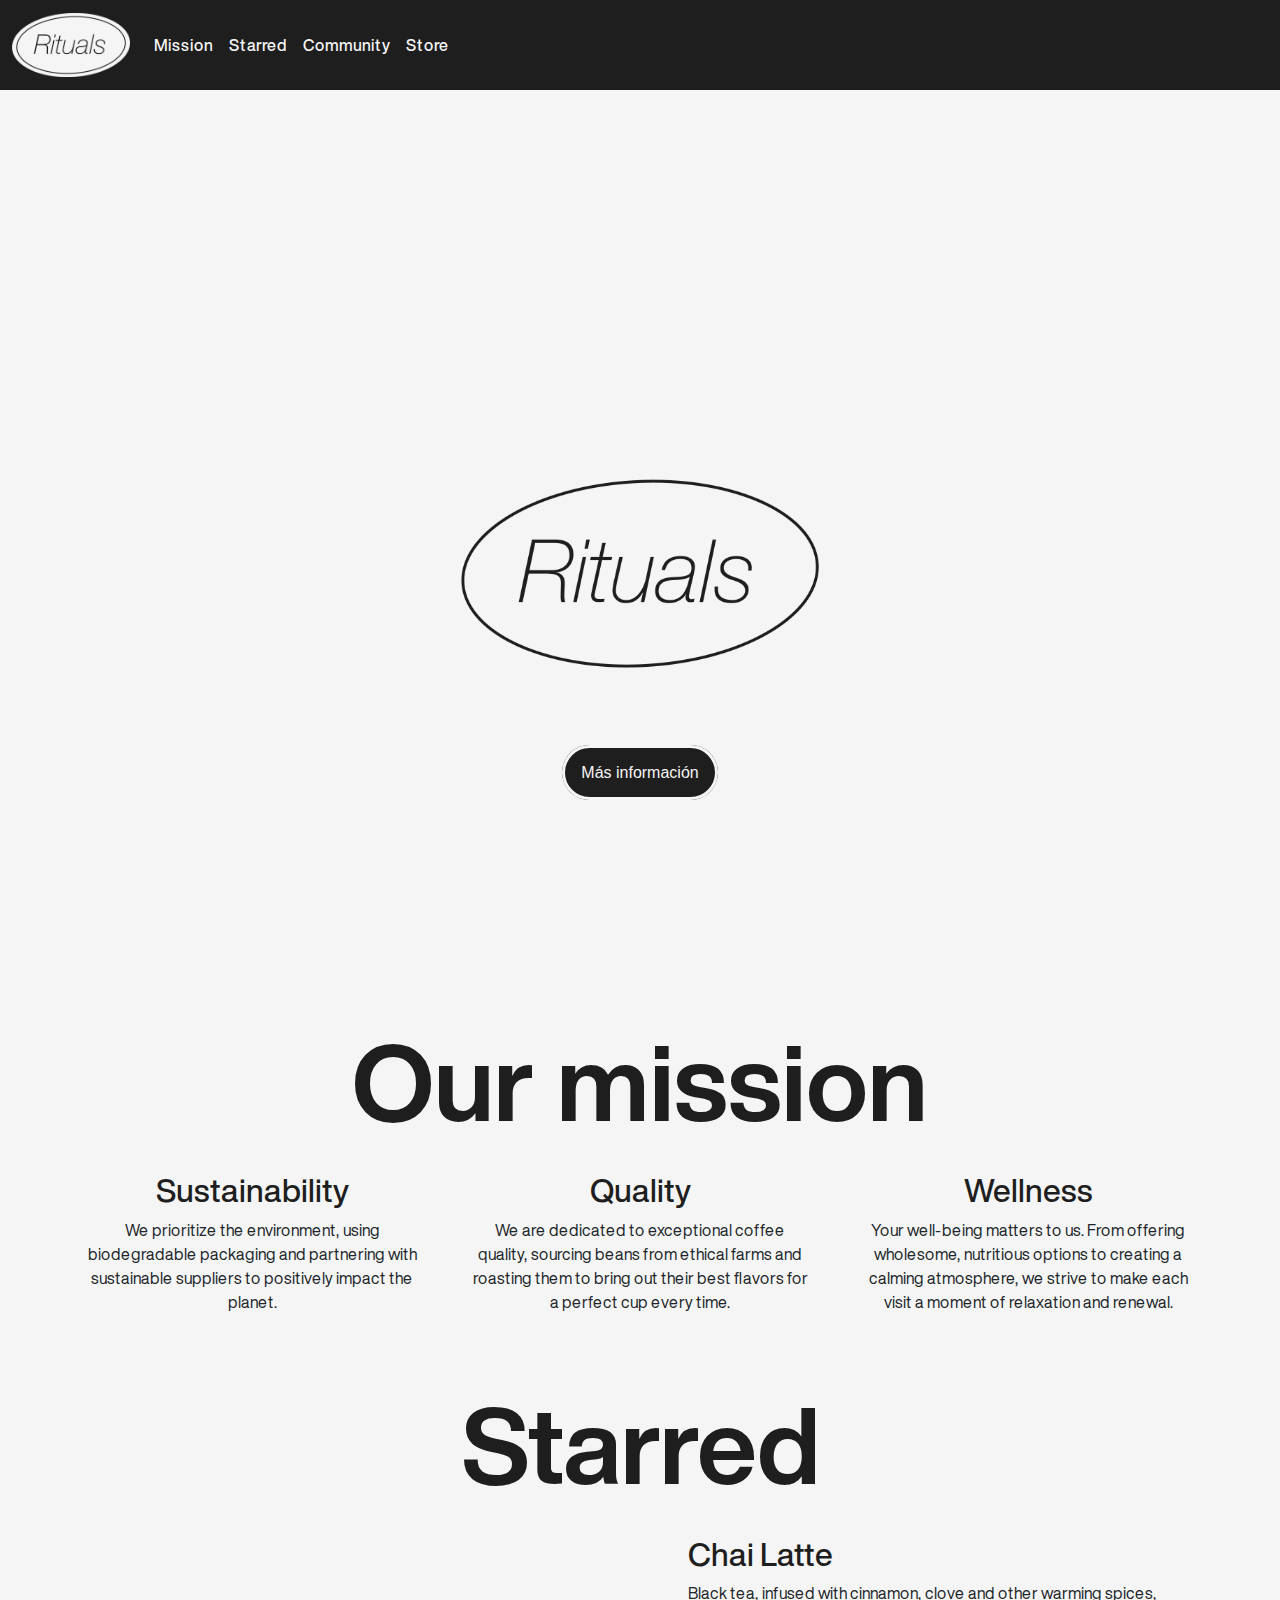
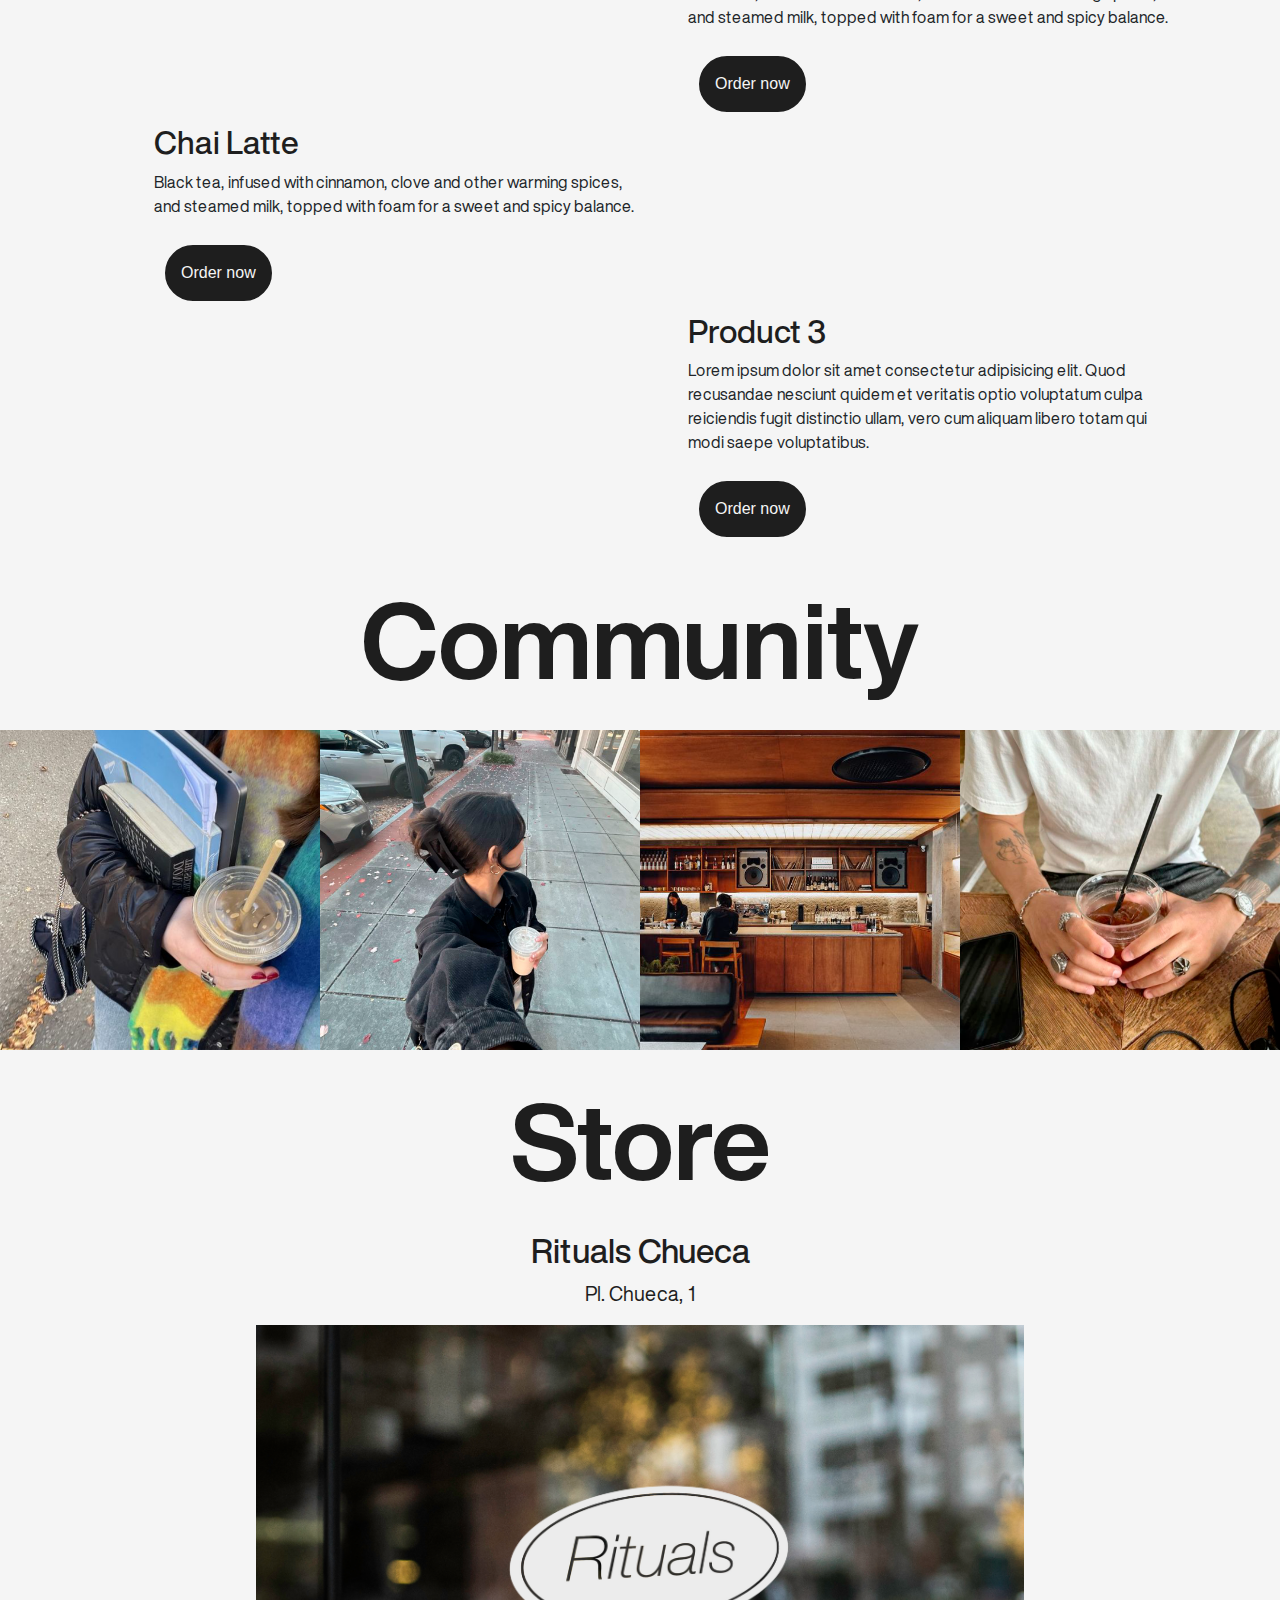
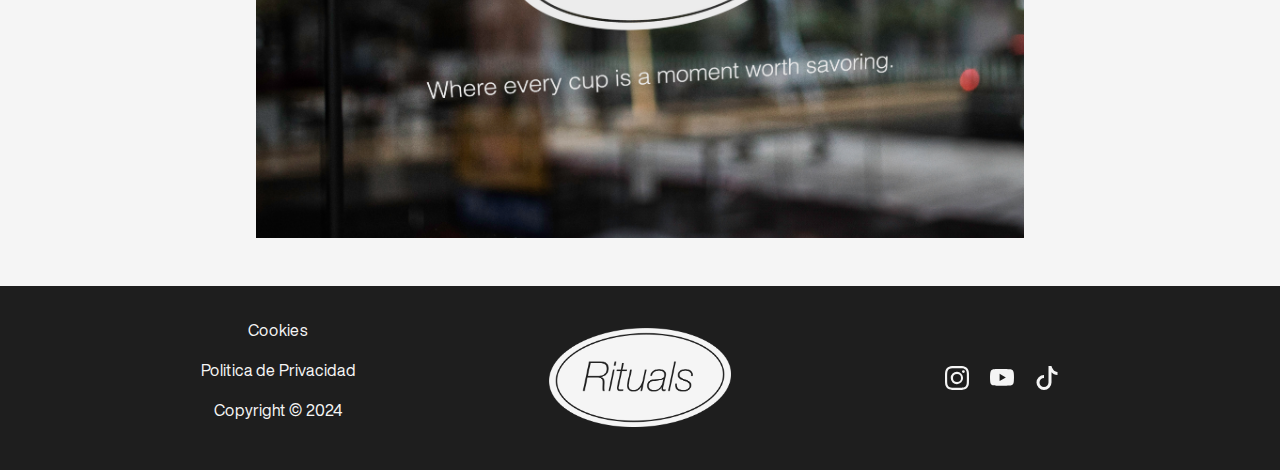
==== home/index.html @ f032cf09 "Resposive avances" ====
<!DOCTYPE html>
<html lang="en">
<head>
    <meta charset="UTF-8">
    <meta name="viewport" content="width=device-width, initial-scale=1.0">
    <title>Document</title>
    
     <!-- LINK BOOTSTRAP -->
     <link rel="stylesheet" href="https://cdn.jsdelivr.net/npm/bootstrap@5.3.3/dist/css/bootstrap.min.css" />
      <!-- LINK SLICK -->
      <link rel="stylesheet" type="text/css" href="slick/slick.css"/>
      <link rel="stylesheet" type="text/css" href="slick/slick-theme.css"/>
     <!-- LINK CSS -->
    <link rel="stylesheet" href="css/styles.css" />
    <!-- JQUERY -->
    <script src="https://cdnjs.cloudflare.com/ajax/libs/jquery/3.7.1/jquery.min.js" integrity="sha512-v2CJ7UaYy4JwqLDIrZUI/4hqeoQieOmAZNXBeQyjo21dadnwR+8ZaIJVT8EE2iyI61OV8e6M8PP2/4hpQINQ/g==" crossorigin="anonymous" referrerpolicy="no-referrer"></script>
    <!-- FAVICON ACTUALIZAR CUANDO ESTÉ EL LOGO -->
    <link href="media/img/faviconfinal.png" rel="icon" type="image/png" />

    <!-- FONTAWESOME ICONS -->
    <script src="https://kit.fontawesome.com/6a24ca476b.js" crossorigin="anonymous"></script>


</head>
<body>
    <!-- NAVBAR BOOTSTRAP -->
    <nav class="navbar navbar-expand-lg navbar-dark sticky-top" style="background-color: #1E1E1E;">
        <div class="container-fluid">
          <a class="navbar-brand" href="#">
            <img src="media/img/logoblanco.png" alt="" width="70" height="64">
          </a>
          <button class="navbar-toggler" type="button" data-bs-toggle="collapse" data-bs-target="#navbarSupportedContent" aria-controls="navbarSupportedContent" aria-expanded="false" aria-label="Toggle navigation">
            <span class="navbar-toggler-icon"></span>
          </button>
          <div class="collapse navbar-collapse" id="navbarSupportedContent">
            <ul class="navbar-nav me-auto mb-2 mb-lg-0">
              <li class="nav-item">
                <a class="nav-link" href="#mission">Mission</a>
              </li>
              <li class="nav-item">
                <a class="nav-link" href="#starred">Starred</a>
              </li>
              <li class="nav-item">
                <a class="nav-link" href="#community">Community</a>
              </li>
              <li class="nav-item">
                <a class="nav-link" href="#store">Store</a>
              </li>

            </ul>
          </div>
        </div>
      </nav>

<!--HERO SECTION-->

<header class="bg-video-header">
  <video autoplay loop muted playsinline class="bg-video">
      <source src="media/video/videoheader.mp4" type="video/mp4">
  </video>
  <div class="h-100 d-flex justify-content-center align-items-center overlay">
      <div class="text-center">
          <h1 class="welcome">WELCOME TO</h1> 
          <div class="prueba">
          <img src="media/img/logoblanco.png" alt="">
        </div>
          <p class="claim">Where every cup is a moment worth savoring.</p>
         
          <a href="#contenido" class="button">Más información</a>
      </div>
  </div>
</header>


<!--MISSION SECTION-->
<section id="mission">
<div class="container text-center">
<h1> Our mission</h1>
</div>
<div class="container text-center">
<div class="row gx-5  justify-content-between">
    <div class="col-md-4 d-flex flex-column justify-content-between">
        <h2>Sustainability</h2>
        <p>We prioritize the environment, using biodegradable packaging and partnering with sustainable suppliers to positively impact the planet.</p>
        <div class="img-mission"><img src="media/img/SUSTAINABILITY.png" alt="" ></div>
        </div>
        <div class="col-md-4 d-flex flex-column justify-content-between">
            <h2>Quality</h2>
            <p>We are dedicated to exceptional coffee quality, sourcing beans from ethical farms and roasting them to bring out their best flavors for a perfect cup every time.</p>
            <div class="img-mission"><img src="media/img/QUALITY.png" alt="" ></div>
            </div>
            <div class="col-md-4 d-flex flex-column justify-content-between">
                <h2>Wellness</h2>
                <p>Your well-being matters to us. From offering wholesome, nutritious options to creating a calming atmosphere, we strive to make each visit a moment of relaxation and renewal.</p>
                <div><img src="media/img/WELLNESS (1).png" alt="" ></div>
                </div>
            </div>
            </div>
</section>


<!--STARRED SECTION-->

<section id="starred">
  <div>
    <div class="container text-center">
    <h1>Starred</h1>
  </div>
 <div class="container px-0">
    <div class="row d-flex align-items-center text-left">
    <div class="col-6 p-0">
      <img src="media/img/granel.png" alt="" >
    </div>
    <div class="col-6 px-5 mx-0">
      <h2>Chai Latte</h2>
      <p>Black tea, infused with cinnamon, clove and other warming spices, and steamed milk, topped with foam for a sweet and spicy balance.</p>
      <button class="button" >Order now</button>
    </div>
    </div>

    <div class="row d-flex align-items-center text-left ps-5">
      
      
      <div class="col-6 ps-5">
        <h2>Chai Latte</h2>
        <p>Black tea, infused with cinnamon, clove and other warming spices, and steamed milk, topped with foam for a sweet and spicy balance.</p>
        <button class="button" >Order now</button>
      </div>
      
      <div class="col-6 p-0">
        <img src="media/img/granel.png" alt="" >
      </div> 
      </div>
   

      <div class="row d-flex align-items-center text-left">
        <div class="col-6 p-0">
          <img src="media/img/granel.png" alt="" >
        </div>
        <div class="col-6 px-5">
          <h2>Product 3 </h2>
          <p>Lorem ipsum dolor sit amet consectetur adipisicing elit. Quod recusandae nesciunt quidem et veritatis optio voluptatum culpa reiciendis fugit distinctio ullam, vero cum aliquam libero totam qui modi saepe voluptatibus.</p>
          <button class="button" >Order now</button>
        </div>
        </div>
  </div>
  </div>
</div>
</section>

<!--COMMUNITY SECTION-->
<section id="community">
  <div class="container text-center">
  <h1>Community</h1>
  </div>
 
    <div class="responsive">
      <div> <img src="media/img/community1.png" alt="" ></div>
      <div> <img src="media/img/community2.png" alt="" ></div>
      <div> <img src="media/img/community3.png" alt="" ></div>
      <div> <img src="media/img/community4.png" alt="" ></div>
      <div> <img src="media/img/community5.png" alt="" ></div>
      <div> <img src="media/img/community6.png" alt="" ></div>
      </div>
  
    </section>
<!--STORES SECTION-->
<section id="store">
  <div class="container text-center">
    <h1>Store</h1>
  </div>
  <div class="text-center">
    <h3>Rituals Chueca</h3>
    <a href="https://maps.app.goo.gl/Xm6cVWhEeR7dNqEUA"><p>Pl. Chueca, 1</p></a>
  </div>
  <div class="fotocafeteria mb-5" > <img src="media/img/mockup cafeteria ritual.jpg" alt="" ></div>
</section>

<!--FOOTER SECTION-->
<footer>
  <div class=".container-fluid">
    <div class="row d-flex align-items-center text-center">
      <div class="col">
        <p>Cookies</p>
        <p>Politica de Privacidad</p>
        <p>Copyright © 2024</p>
      </div>
    
      <div class="col-2">
        <a href="#"> <img src="media/img/logoblanco.png" alt=""> </a>
      </div>

      <div class="col">
        <svg xmlns="http://www.w3.org/2000/svg" width="24" height="24" fill="currentColor" class="bi bi-instagram mx-2" viewBox="0 0 16 16">
          <path d="M8 0C5.829 0 5.556.01 4.703.048 3.85.088 3.269.222 2.76.42a3.9 3.9 0 0 0-1.417.923A3.9 3.9 0 0 0 .42 2.76C.222 3.268.087 3.85.048 4.7.01 5.555 0 5.827 0 8.001c0 2.172.01 2.444.048 3.297.04.852.174 1.433.372 1.942.205.526.478.972.923 1.417.444.445.89.719 1.416.923.51.198 1.09.333 1.942.372C5.555 15.99 5.827 16 8 16s2.444-.01 3.298-.048c.851-.04 1.434-.174 1.943-.372a3.9 3.9 0 0 0 1.416-.923c.445-.445.718-.891.923-1.417.197-.509.332-1.09.372-1.942C15.99 10.445 16 10.173 16 8s-.01-2.445-.048-3.299c-.04-.851-.175-1.433-.372-1.941a3.9 3.9 0 0 0-.923-1.417A3.9 3.9 0 0 0 13.24.42c-.51-.198-1.092-.333-1.943-.372C10.443.01 10.172 0 7.998 0zm-.717 1.442h.718c2.136 0 2.389.007 3.232.046.78.035 1.204.166 1.486.275.373.145.64.319.92.599s.453.546.598.92c.11.281.24.705.275 1.485.039.843.047 1.096.047 3.231s-.008 2.389-.047 3.232c-.035.78-.166 1.203-.275 1.485a2.5 2.5 0 0 1-.599.919c-.28.28-.546.453-.92.598-.28.11-.704.24-1.485.276-.843.038-1.096.047-3.232.047s-2.39-.009-3.233-.047c-.78-.036-1.203-.166-1.485-.276a2.5 2.5 0 0 1-.92-.598 2.5 2.5 0 0 1-.6-.92c-.109-.281-.24-.705-.275-1.485-.038-.843-.046-1.096-.046-3.233s.008-2.388.046-3.231c.036-.78.166-1.204.276-1.486.145-.373.319-.64.599-.92s.546-.453.92-.598c.282-.11.705-.24 1.485-.276.738-.034 1.024-.044 2.515-.045zm4.988 1.328a.96.96 0 1 0 0 1.92.96.96 0 0 0 0-1.92m-4.27 1.122a4.109 4.109 0 1 0 0 8.217 4.109 4.109 0 0 0 0-8.217m0 1.441a2.667 2.667 0 1 1 0 5.334 2.667 2.667 0 0 1 0-5.334"/>
        </svg>
        <svg xmlns="http://www.w3.org/2000/svg" width="24" height="24" fill="currentColor" class="bi bi-youtube mx-2" viewBox="0 0 16 16">
          <path d="M8.051 1.999h.089c.822.003 4.987.033 6.11.335a2.01 2.01 0 0 1 1.415 1.42c.101.38.172.883.22 1.402l.01.104.022.26.008.104c.065.914.073 1.77.074 1.957v.075c-.001.194-.01 1.108-.082 2.06l-.008.105-.009.104c-.05.572-.124 1.14-.235 1.558a2.01 2.01 0 0 1-1.415 1.42c-1.16.312-5.569.334-6.18.335h-.142c-.309 0-1.587-.006-2.927-.052l-.17-.006-.087-.004-.171-.007-.171-.007c-1.11-.049-2.167-.128-2.654-.26a2.01 2.01 0 0 1-1.415-1.419c-.111-.417-.185-.986-.235-1.558L.09 9.82l-.008-.104A31 31 0 0 1 0 7.68v-.123c.002-.215.01-.958.064-1.778l.007-.103.003-.052.008-.104.022-.26.01-.104c.048-.519.119-1.023.22-1.402a2.01 2.01 0 0 1 1.415-1.42c.487-.13 1.544-.21 2.654-.26l.17-.007.172-.006.086-.003.171-.007A100 100 0 0 1 7.858 2zM6.4 5.209v4.818l4.157-2.408z"/>
        </svg>
        <svg xmlns="http://www.w3.org/2000/svg" width="24" height="24" fill="currentColor" class="bi bi-tiktok mx-2" viewBox="0 0 16 16">
          <path d="M9 0h1.98c.144.715.54 1.617 1.235 2.512C12.895 3.389 13.797 4 15 4v2c-1.753 0-3.07-.814-4-1.829V11a5 5 0 1 1-5-5v2a3 3 0 1 0 3 3z"/>
        </svg>
      </div>
</div>
</div>
</footer>


 <!-- JAVASCRIPT BOOTSTRAP -->
 <script src="https://cdn.jsdelivr.net/npm/bootstrap@5.3.3/dist/js/bootstrap.bundle.min.js" integrity="sha384-YvpcrYf0tY3lHB60NNkmXc5s9fDVZLESaAA55NDzOxhy9GkcIdslK1eN7N6jIeHz" crossorigin="anonymous"></script>

 <!-- SLICK -->
 <script type="text/javascript" src="//code.jquery.com/jquery-1.11.0.min.js"></script>
 <script type="text/javascript" src="//code.jquery.com/jquery-migrate-1.2.1.min.js"></script>
 <script type="text/javascript" src="slick/slick.min.js"></script>
                 
 <!-- JAVASCRIPT -->
  <script src="js/script.js"></script>
</body>
</html>
---- home/css/styles.css ----
* {
    margin: 0;
    padding: 0;
    box-sizing: border-box;
    scroll-behavior: smooth;
}

@font-face {
    font-family:'Helvetica Bold';
    src: url(fonts/HelveticaNow/HelveticaNowDisplay-Bold.woff2);
}

@font-face {
    font-family:'Helvetica Medium';
    src: url(fonts/HelveticaNow/HelveticaNowDisplay-Medium.woff);
}

@font-face {
    font-family:'Helvetica Regular';
    src: url(fonts/HelveticaNow/HelveticaNowDisplay-Regular.woff);
}

@font-face {
    font-family:'Helvetica Light';
    src: url(fonts/HelveticaNow/HelveticaNowDisplay-Light.woff);
}

:root {
    /* COLORES PRIMARIOS */
    --color1: #f5f5f5;
    --color2: #1E1E1E;
    --color3: #c6c6c6;
    /* TIPOGRAFÍAS */
    --tipoTitulos: 'Helvetica Bold', sans-serif;
    --tipoSubtitulos: 'Helvetica Medium', sans-serif;
    --tipoGeneral: 'Helvetica Regular', sans-serif;
    --tipoLight: 'Helvetica Light', sans-serif;
  }

body {
    background-color: var(--color1);
    overflow-x: hidden;
}

 img{
    width: 100%;
    vertical-align: middle;
 }

.prueba {
    display: flex;
    align-content: center;
    justify-content: center;
}

.prueba img {
    width: 35%;
}

/* PERSONALIZACIÓN BOTON PRIMARIO BOOTSTRAP */
  .btn-primary {
    color: var(--color1);
    background-color: var(--color2);
    border-color: var(--color2);
  }

  .btn-primary:hover {
    color: var(--color2);
    background-color: var(--color1);
    border-color: var(--color1);
  }

  .btn-primary:active {
    color:white;
    background-color: #CD5C5C;
    border-color: #CD5C5C;
  }

  

  
/* PERSONALIZACION MENU */
.nav-link {
    color: var(--color1);
    font-family: var(--tipoSubtitulos);
}

/* PERSONALIZACION HERO */
.welcome {
    font-size: 75pt;
    color: var(--color1);
    font-family: var(--tipoTitulos);
}

/* PERSONALIZACIÓN BOTONES + HOVER */
#mission i {
    color: var(--color2);
    font-size: 40pt;
    margin-top: 10pt;
}

#mission i:hover {
    color: var(--color1);
    font-size: 40pt;
}

.claim {
    color: var(--color1);
    font-family: var(--tipoLight);
    font-size: 20pt;
    padding-top: 1em;
}

p {
    font-family: var(--tipoGeneral);
}

h1 {
    font-family: var(--tipoTitulos);
    font-size: 40pt;
    color: var(--color2);
    margin: 20pt;
    font-size: 80pt;
}

h2 {
    font-family: var(--tipoSubtitulos);
    color: var(--color2);
}

h3{
    font-family: var(--tipoSubtitulos);
    color: var(--color2);
    font-size: 25pt;
}

#store a {
    color: var(--color2);
    text-decoration: none;
    font-size: 15pt;
}

#store a:hover {
    color: var(--color3);
}


.bg-video-header {
    position: relative;
    width: 100vw;
    height: 100vh;
    overflow: hidden;
}

.bg-video {
    position: absolute;
    top: 50%;
    left: 50%;
    width: 100%;
    height: 100%;
    object-fit: cover;
    transform: translate(-50%, -50%);
    z-index: 1;
    filter: brightness(0.7);
}

.overlay {
    position: absolute;
    top: 0;
    left: 0;
    width: 100%;
    height: 100%;
    z-index: 2;
}

#store>.fotocafeteria{
    display: flex;
    justify-content: center;
}
#store>.fotocafeteria> img{
width: 60vw;
height: auto;
}

.button{
    border: solid var(--color2);
    border-radius: 3em;
    font-family: 'Syne', sans-serif;
    padding: 1em;
    width: fit-content;
    margin: 2em;
    margin: 0.5em;
    color:var(--color1);
    background-color: var(--color2);
    border: solid var(--color1);
    text-decoration: none;
}

.button:hover{
    background-color: var(--color1);
    border: solid var(--color2);
    color: var(--color2);
    transition: 0.3s;
}

/* FOOTER */
footer {
    background-color: var(--color2);
    color: var(--color1);
    padding: 2em;
}

/* hover footer */
body svg:hover {
    color: var(--color3) ;
}

footer p:hover {
    color: var(--color3);
}


@media screen and (max-width: 980px) { 

    h1 {
        font-size: 60pt;
    }
}


@media screen and (max-width: 780px) { 

    .welcome {
        font-size: 60pt;
    }
}


@media screen and (max-width: 650px) { 

    .welcome {
        font-size: 55pt;
    }
}
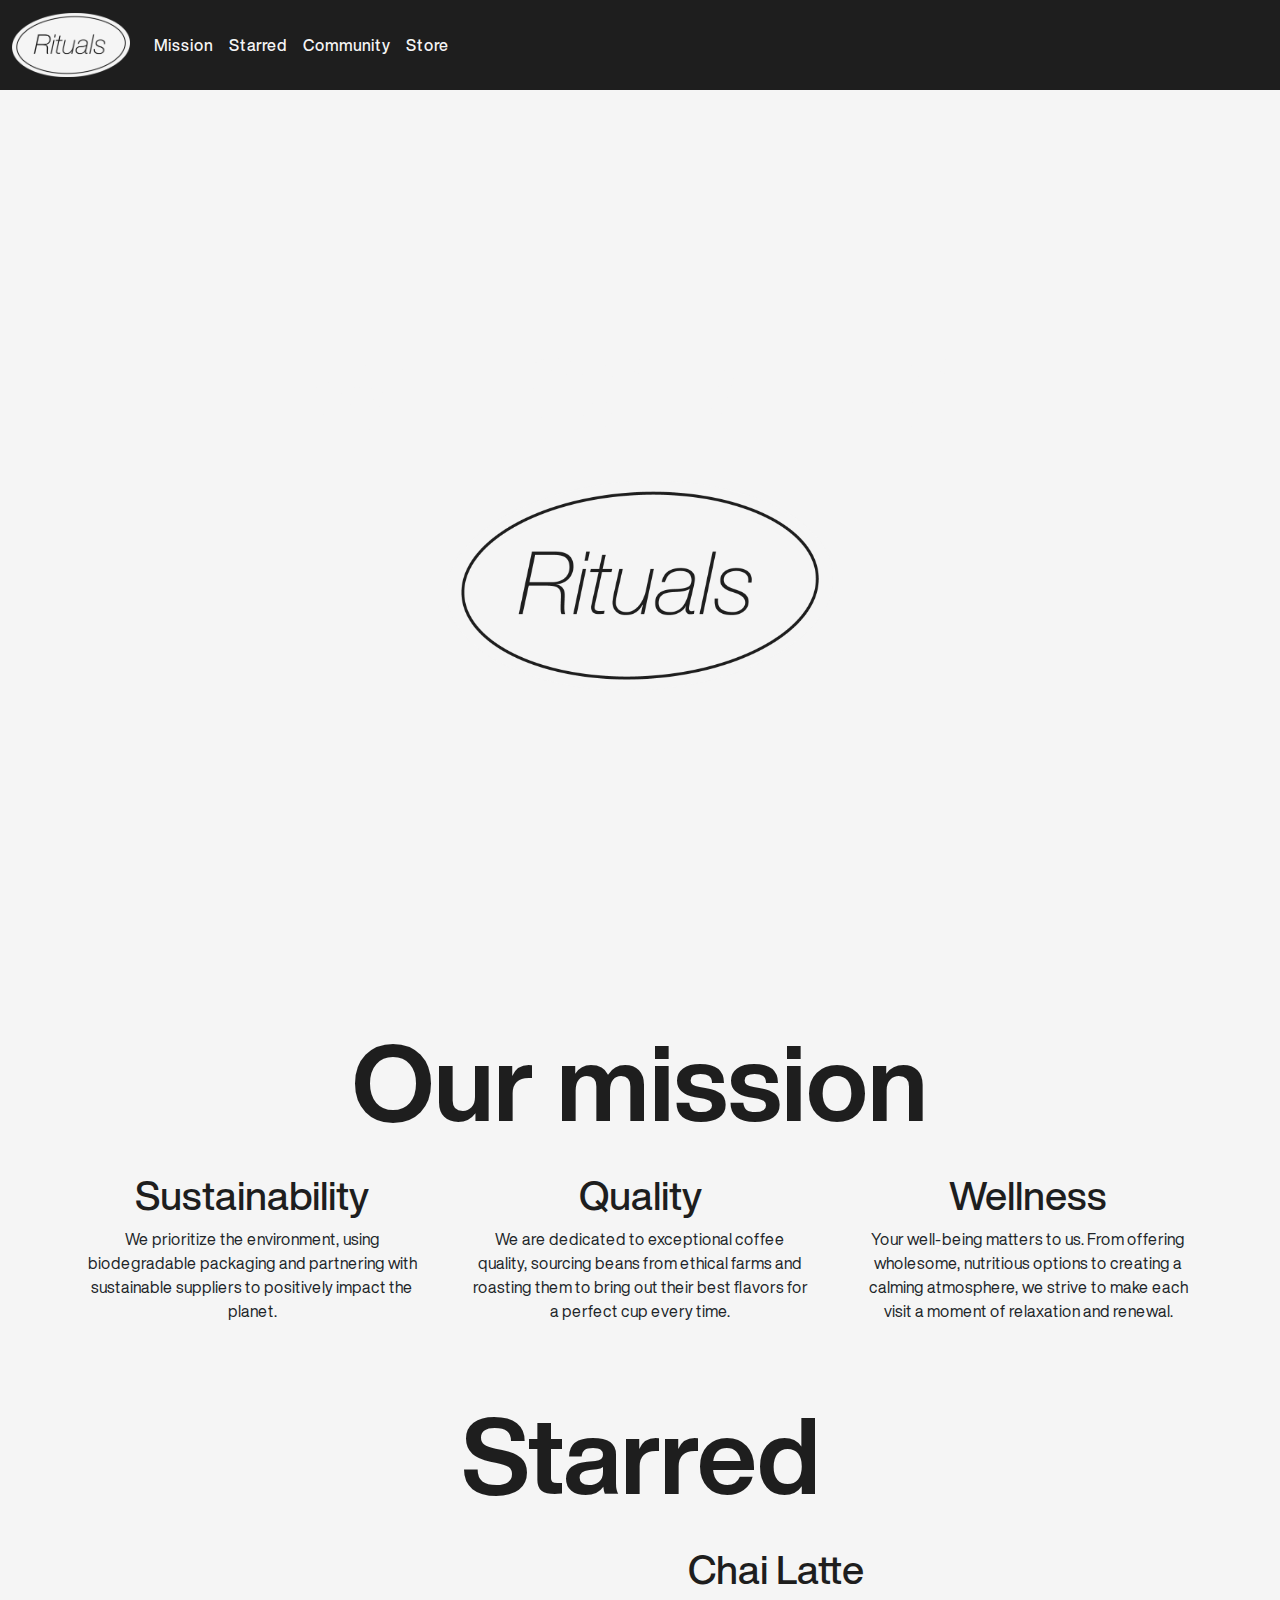
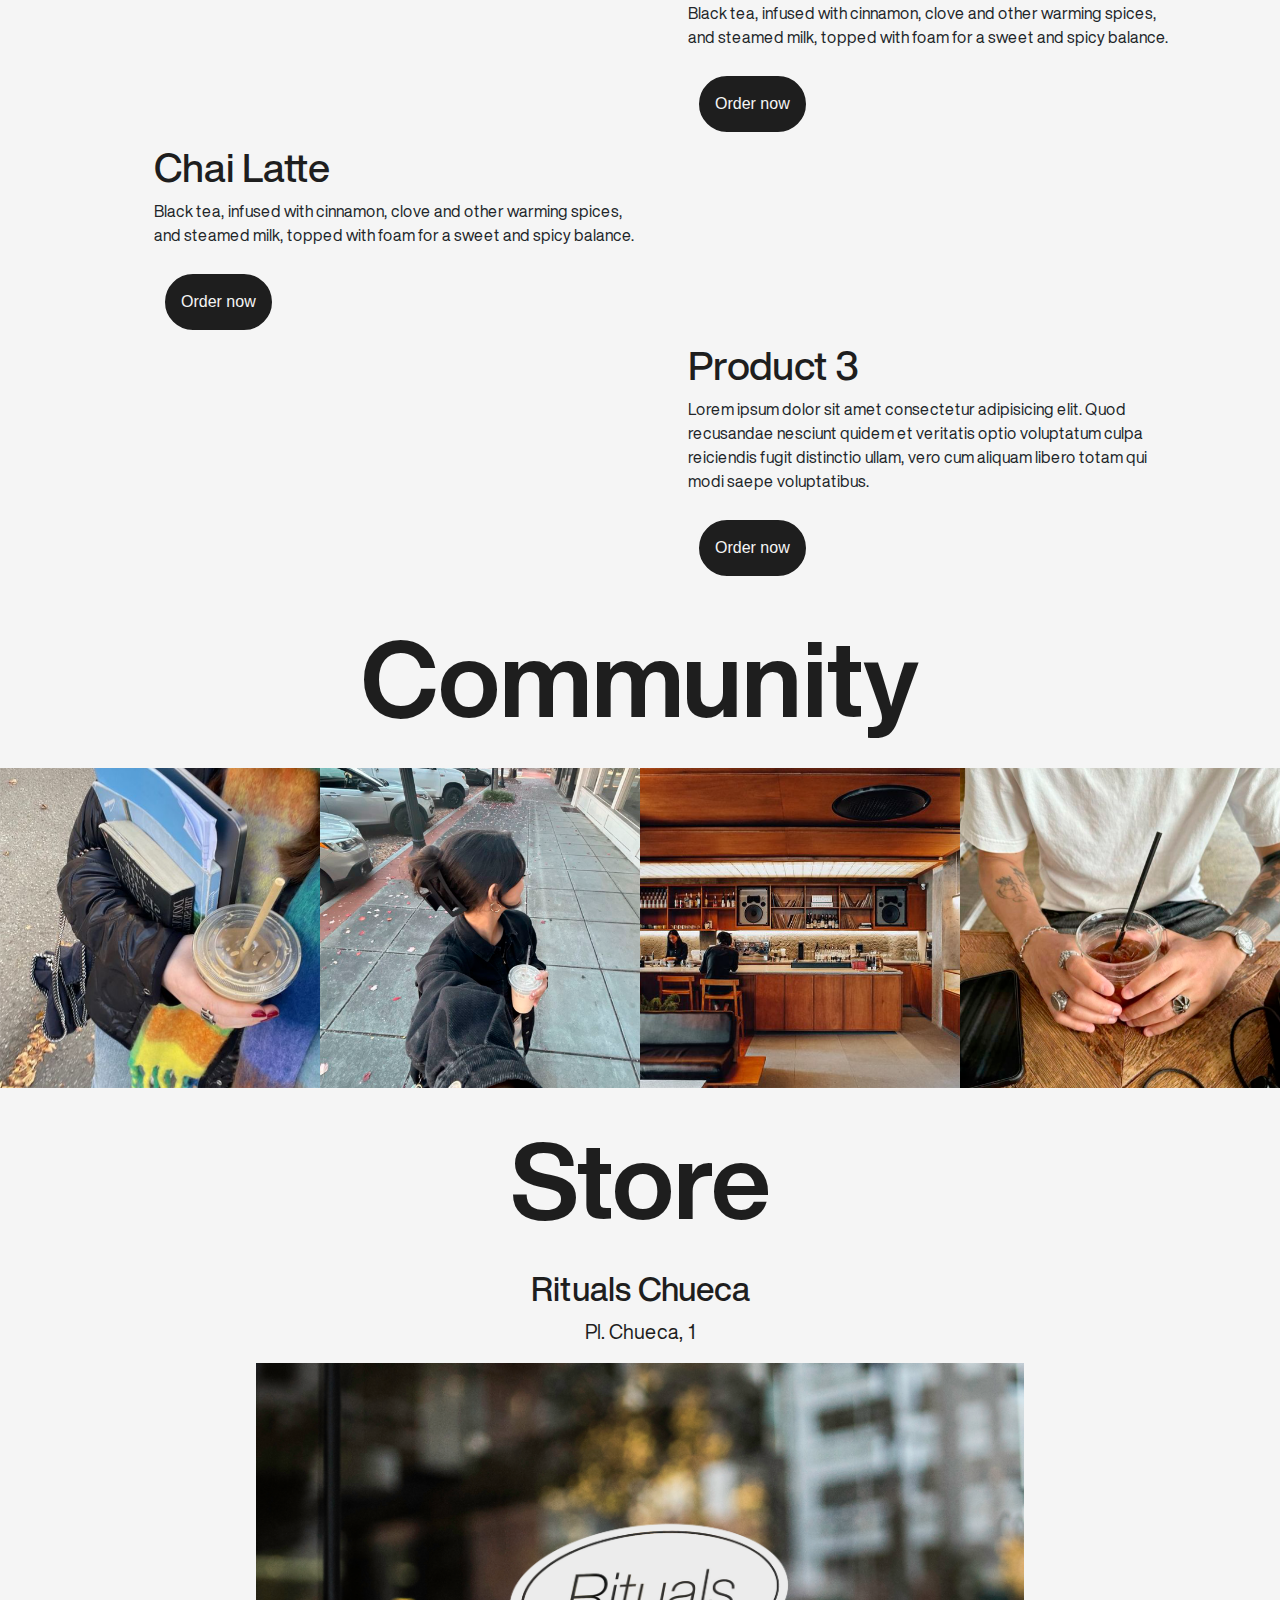
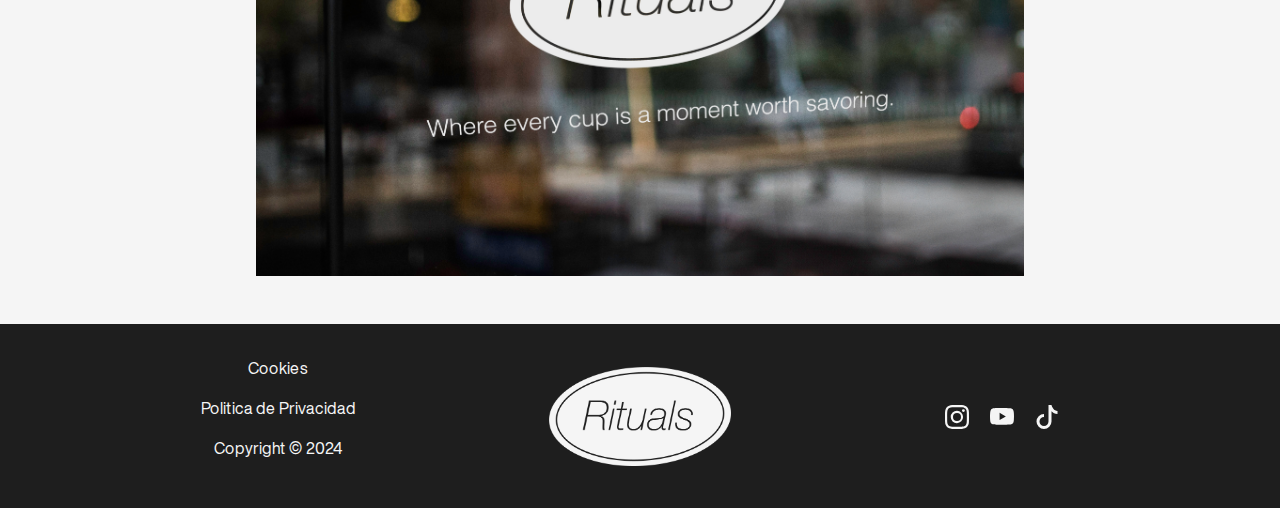
==== commit 3d08ba27: "AVANCES" ====
--- a/home/index.html
+++ b/home/index.html
@@ -66,7 +66,7 @@
         </div>
           <p class="claim">Where every cup is a moment worth savoring.</p>
          
-          <a href="#contenido" class="button">Más información</a>
+          <!-- <a href="#contenido" class="button">Más información</a> -->
       </div>
   </div>
 </header>
@@ -106,38 +106,38 @@
     <div class="container text-center">
     <h1>Starred</h1>
   </div>
+
  <div class="container px-0">
+
     <div class="row d-flex align-items-center text-left">
-    <div class="col-6 p-0">
-      <img src="media/img/granel.png" alt="" >
+      <div class="col-md-6 p-0">
+        <img src="media/img/granel.png" alt="" >
+      </div>
+      <div class="col-md-6 px-5 mx-0">
+        <h2>Chai Latte</h2>
+        <p>Black tea, infused with cinnamon, clove and other warming spices, and steamed milk, topped with foam for a sweet and spicy balance.</p>
+        <a href="../pdp/pdp.html"><button class="button">Order now</button></a>
+      </div>
     </div>
-    <div class="col-6 px-5 mx-0">
-      <h2>Chai Latte</h2>
-      <p>Black tea, infused with cinnamon, clove and other warming spices, and steamed milk, topped with foam for a sweet and spicy balance.</p>
-      <button class="button" >Order now</button>
-    </div>
-    </div>
-
-    <div class="row d-flex align-items-center text-left ps-5">
-      
-      
-      <div class="col-6 ps-5">
+
+    <div class="row d-flex align-items-center text-left ps-5 chai">
+      <div class="col-md-6 ps-5 ">
         <h2>Chai Latte</h2>
         <p>Black tea, infused with cinnamon, clove and other warming spices, and steamed milk, topped with foam for a sweet and spicy balance.</p>
         <button class="button" >Order now</button>
       </div>
       
-      <div class="col-6 p-0">
+      <div class="col-md-6 p-0">
         <img src="media/img/granel.png" alt="" >
       </div> 
       </div>
    
 
       <div class="row d-flex align-items-center text-left">
-        <div class="col-6 p-0">
+        <div class="col-md-6 p-0">
           <img src="media/img/granel.png" alt="" >
         </div>
-        <div class="col-6 px-5">
+        <div class="col-md-6 px-5">
           <h2>Product 3 </h2>
           <p>Lorem ipsum dolor sit amet consectetur adipisicing elit. Quod recusandae nesciunt quidem et veritatis optio voluptatum culpa reiciendis fugit distinctio ullam, vero cum aliquam libero totam qui modi saepe voluptatibus.</p>
           <button class="button" >Order now</button>
@@ -180,17 +180,17 @@
 <footer>
   <div class=".container-fluid">
     <div class="row d-flex align-items-center text-center">
-      <div class="col">
+      <div class="col-md">
         <p>Cookies</p>
         <p>Politica de Privacidad</p>
         <p>Copyright © 2024</p>
       </div>
     
-      <div class="col-2">
+      <div class="col-md-2 footerimage">
         <a href="#"> <img src="media/img/logoblanco.png" alt=""> </a>
       </div>
 
-      <div class="col">
+      <div class="col-md">
         <svg xmlns="http://www.w3.org/2000/svg" width="24" height="24" fill="currentColor" class="bi bi-instagram mx-2" viewBox="0 0 16 16">
           <path d="M8 0C5.829 0 5.556.01 4.703.048 3.85.088 3.269.222 2.76.42a3.9 3.9 0 0 0-1.417.923A3.9 3.9 0 0 0 .42 2.76C.222 3.268.087 3.85.048 4.7.01 5.555 0 5.827 0 8.001c0 2.172.01 2.444.048 3.297.04.852.174 1.433.372 1.942.205.526.478.972.923 1.417.444.445.89.719 1.416.923.51.198 1.09.333 1.942.372C5.555 15.99 5.827 16 8 16s2.444-.01 3.298-.048c.851-.04 1.434-.174 1.943-.372a3.9 3.9 0 0 0 1.416-.923c.445-.445.718-.891.923-1.417.197-.509.332-1.09.372-1.942C15.99 10.445 16 10.173 16 8s-.01-2.445-.048-3.299c-.04-.851-.175-1.433-.372-1.941a3.9 3.9 0 0 0-.923-1.417A3.9 3.9 0 0 0 13.24.42c-.51-.198-1.092-.333-1.943-.372C10.443.01 10.172 0 7.998 0zm-.717 1.442h.718c2.136 0 2.389.007 3.232.046.78.035 1.204.166 1.486.275.373.145.64.319.92.599s.453.546.598.92c.11.281.24.705.275 1.485.039.843.047 1.096.047 3.231s-.008 2.389-.047 3.232c-.035.78-.166 1.203-.275 1.485a2.5 2.5 0 0 1-.599.919c-.28.28-.546.453-.92.598-.28.11-.704.24-1.485.276-.843.038-1.096.047-3.232.047s-2.39-.009-3.233-.047c-.78-.036-1.203-.166-1.485-.276a2.5 2.5 0 0 1-.92-.598 2.5 2.5 0 0 1-.6-.92c-.109-.281-.24-.705-.275-1.485-.038-.843-.046-1.096-.046-3.233s.008-2.388.046-3.231c.036-.78.166-1.204.276-1.486.145-.373.319-.64.599-.92s.546-.453.92-.598c.282-.11.705-.24 1.485-.276.738-.034 1.024-.044 2.515-.045zm4.988 1.328a.96.96 0 1 0 0 1.92.96.96 0 0 0 0-1.92m-4.27 1.122a4.109 4.109 0 1 0 0 8.217 4.109 4.109 0 0 0 0-8.217m0 1.441a2.667 2.667 0 1 1 0 5.334 2.667 2.667 0 0 1 0-5.334"/>
         </svg>
--- a/home/css/styles.css
+++ b/home/css/styles.css
@@ -57,6 +57,10 @@
     width: 35%;
 }
 
+
+
+
+
 /* PERSONALIZACIÓN BOTON PRIMARIO BOOTSTRAP */
   .btn-primary {
     color: var(--color1);
@@ -80,6 +84,9 @@
 
   
 /* PERSONALIZACION MENU */
+.nav-bar{
+    overflow-x: hidden;
+}
 .nav-link {
     color: var(--color1);
     font-family: var(--tipoSubtitulos);
@@ -126,6 +133,7 @@
 h2 {
     font-family: var(--tipoSubtitulos);
     color: var(--color2);
+    font-size: 30pt;
 }
 
 h3{
@@ -147,9 +155,9 @@
 
 .bg-video-header {
     position: relative;
-    width: 100vw;
+    width: 100%;
     height: 100vh;
-    overflow: hidden;
+    overflow-x: hidden;
 }
 
 .bg-video {
@@ -180,6 +188,7 @@
 #store>.fotocafeteria> img{
 width: 60vw;
 height: auto;
+max-width: 100%;
 }
 
 .button{
@@ -203,6 +212,10 @@
     transition: 0.3s;
 }
 
+#store{
+    max-width: 100%;
+}
+
 /* FOOTER */
 footer {
     background-color: var(--color2);
@@ -220,13 +233,6 @@
 }
 
 
-@media screen and (max-width: 980px) { 
-
-    h1 {
-        font-size: 60pt;
-    }
-}
-
 
 @media screen and (max-width: 780px) { 
 
@@ -236,9 +242,73 @@
 }
 
 
+
+
+
 @media screen and (max-width: 650px) { 
 
     .welcome {
         font-size: 55pt;
     }
 }
+
+/* responsive texto */
+@media screen and (max-width: 980px) { 
+
+    h1 {
+        font-size: 50pt !important;
+    }
+    h2{
+        font-size: 30pt !important;
+    }
+
+    .claim {
+        font-size: 15pt !important;
+    }
+}
+@media screen and (max-width: 550px) { 
+
+    h1 {
+        font-size: 35pt !important;
+    }
+    h2{
+        font-size: 20pt !important;
+    }
+    .claim {
+        font-size: 14pt !important;
+    }
+}
+
+
+@media screen and (max-width: 600px) { 
+    header {
+        background-image: url(../media/img/stockcafe.jpg);
+        background-attachment: fixed;
+        background-position: center;
+        background-size: cover;
+        width: 100%;
+    }
+
+    .row {
+        margin-left: 0;
+        margin-right: 0;
+      }
+
+      #store>.fotocafeteria> img{
+        width: 80vw;
+        }
+}
+
+@media screen and (max-width: 767px) {
+    .footerimage {
+        display: none;
+    }
+
+    .chai {
+        padding-left: 0 !important; 
+        display: flex !important;
+        flex-direction: column-reverse;
+    }
+
+}    
+
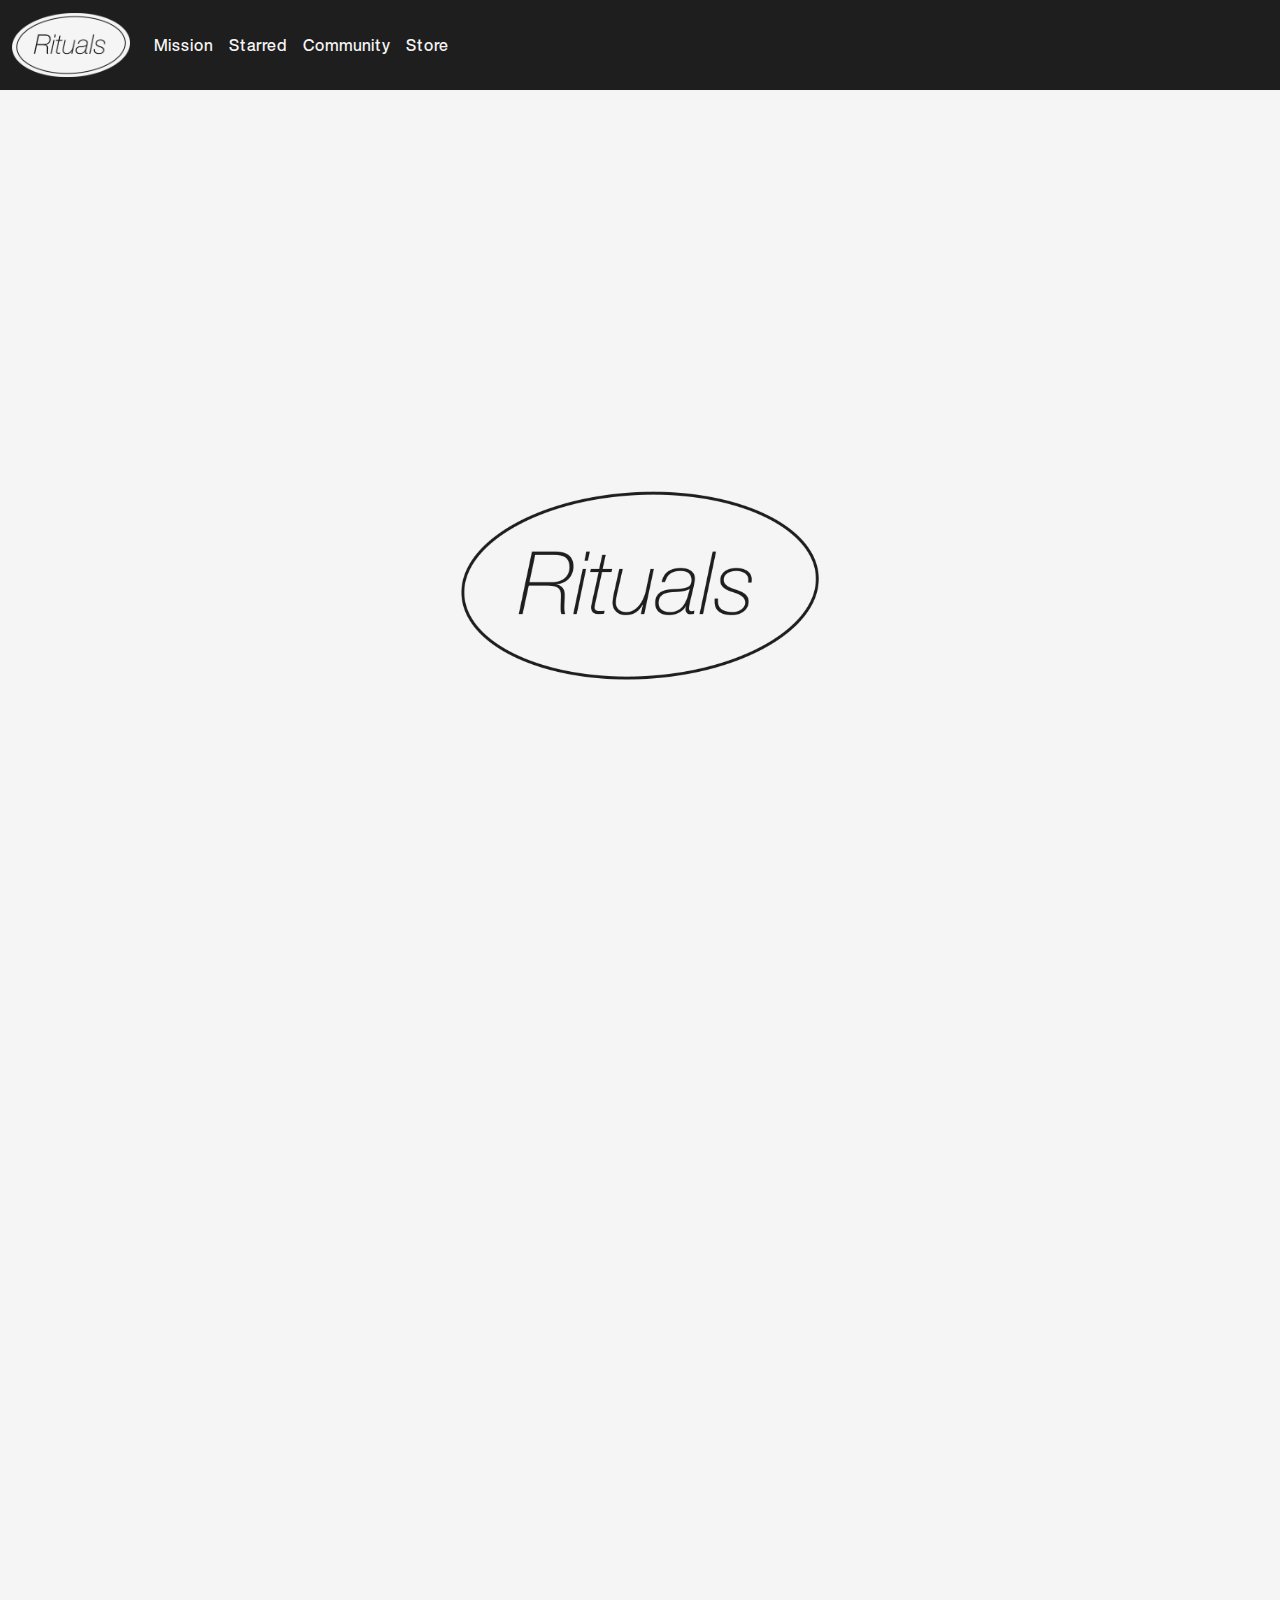
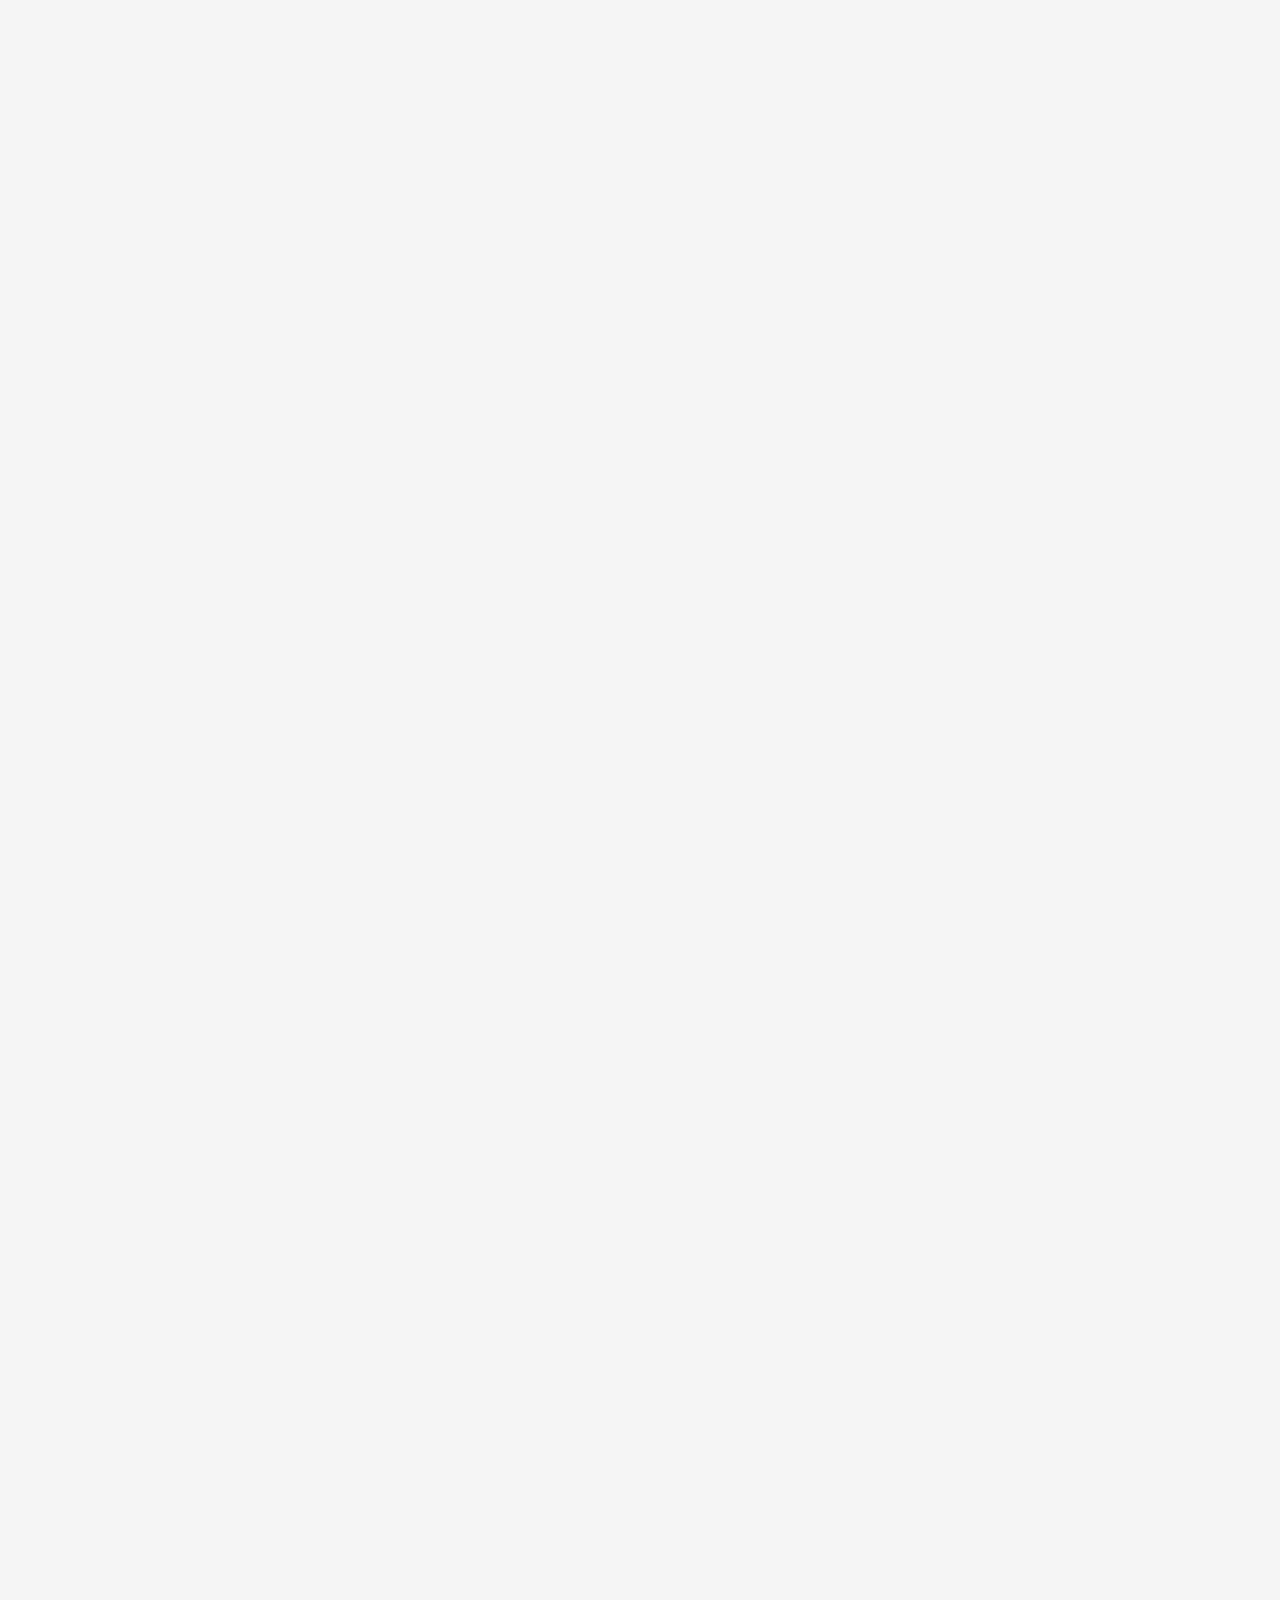
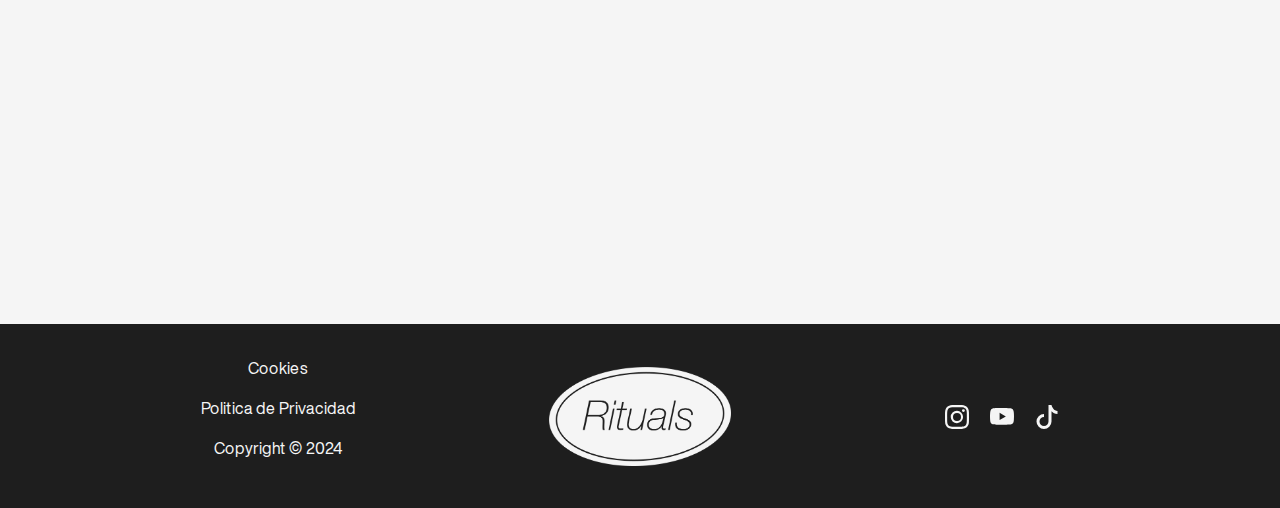
==== commit e09248c4: "avances" ====
--- a/home/index.html
+++ b/home/index.html
@@ -14,12 +14,14 @@
     <link rel="stylesheet" href="css/styles.css" />
     <!-- JQUERY -->
     <script src="https://cdnjs.cloudflare.com/ajax/libs/jquery/3.7.1/jquery.min.js" integrity="sha512-v2CJ7UaYy4JwqLDIrZUI/4hqeoQieOmAZNXBeQyjo21dadnwR+8ZaIJVT8EE2iyI61OV8e6M8PP2/4hpQINQ/g==" crossorigin="anonymous" referrerpolicy="no-referrer"></script>
-    <!-- FAVICON ACTUALIZAR CUANDO ESTÉ EL LOGO -->
+    <!-- FAVICON -->
     <link href="media/img/faviconfinal.png" rel="icon" type="image/png" />
 
     <!-- FONTAWESOME ICONS -->
     <script src="https://kit.fontawesome.com/6a24ca476b.js" crossorigin="anonymous"></script>
 
+    <!-- AOS LIBRARY -->
+    <link href="https://unpkg.com/aos@2.3.1/dist/aos.css" rel="stylesheet"/>
 
 </head>
 <body>
@@ -74,87 +76,87 @@
 
 <!--MISSION SECTION-->
 <section id="mission">
-<div class="container text-center">
-<h1> Our mission</h1>
-</div>
-<div class="container text-center">
-<div class="row gx-5  justify-content-between">
-    <div class="col-md-4 d-flex flex-column justify-content-between">
-        <h2>Sustainability</h2>
-        <p>We prioritize the environment, using biodegradable packaging and partnering with sustainable suppliers to positively impact the planet.</p>
-        <div class="img-mission"><img src="media/img/SUSTAINABILITY.png" alt="" ></div>
-        </div>
-        <div class="col-md-4 d-flex flex-column justify-content-between">
+  <div data-aos="fade-up" class="container text-center">
+    <h1> Our mission</h1>
+  </div>
+
+  <div class="container text-center">
+    <div class="row gx-5  justify-content-between">
+        <div data-aos="fade-right" class="col-md-4 d-flex flex-column justify-content-between">
+            <h2>Sustainability</h2>
+            <p>We prioritize the environment, using biodegradable packaging and partnering with sustainable suppliers to positively impact the planet.</p>
+            <div class="img-mission"><img src="media/img/SUSTAINABILITY.png" alt="" ></div>
+        </div>
+
+        <div data-aos="fade-up" class="col-md-4 d-flex flex-column justify-content-between">
             <h2>Quality</h2>
             <p>We are dedicated to exceptional coffee quality, sourcing beans from ethical farms and roasting them to bring out their best flavors for a perfect cup every time.</p>
             <div class="img-mission"><img src="media/img/QUALITY.png" alt="" ></div>
+        </div>
+
+        <div data-aos="fade-left"class="col-md-4 d-flex flex-column justify-content-between">
+            <h2>Wellness</h2>
+            <p>Your well-being matters to us. From offering wholesome, nutritious options to creating a calming atmosphere, we strive to make each visit a moment of relaxation and renewal.</p>
+            <div><img src="media/img/WELLNESS.png" alt="" ></div>
+        </div>
+    </div>
+  </div>
+</section>
+
+
+<!--STARRED SECTION-->
+<section id="starred">
+  <div>
+    <div  data-aos="fade-up" class="container text-center">
+      <h1>Starred</h1>
+    </div>
+
+    <div class="container px-0">
+        <div data-aos="fade-right" class="row d-flex align-items-center text-left">
+          <div class="col-md-6 p-0">
+            <img src="media/img/granel.png" alt="" >
+          </div>
+          <div  class="col-md-6 px-5 mx-0">
+            <h2>Chai Latte</h2>
+            <p>Black tea, infused with cinnamon, clove and other warming spices, and steamed milk, topped with foam for a sweet and spicy balance.</p>
+            <a href="../pdp/pdp.html"><button class="button">Order now</button></a>
+          </div>
+        </div>
+
+        <div data-aos="fade-left" class="row d-flex align-items-center text-left ps-5 chai">
+          <div class="col-md-6 ps-5 ">
+            <h2>Chai Latte</h2>
+            <p>Black tea, infused with cinnamon, clove and other warming spices, and steamed milk, topped with foam for a sweet and spicy balance.</p>
+            <button class="button" >Order now</button>
+          </div>
+          
+          <div class="col-md-6 p-0">
+            <img src="media/img/granel.png" alt="" >
+          </div> 
+          </div>
+      
+
+          <div data-aos="fade-right" class="row d-flex align-items-center text-left">
+            <div class="col-md-6 p-0">
+              <img src="media/img/granel.png" alt="" >
             </div>
-            <div class="col-md-4 d-flex flex-column justify-content-between">
-                <h2>Wellness</h2>
-                <p>Your well-being matters to us. From offering wholesome, nutritious options to creating a calming atmosphere, we strive to make each visit a moment of relaxation and renewal.</p>
-                <div><img src="media/img/WELLNESS (1).png" alt="" ></div>
-                </div>
+            <div class="col-md-6 px-5">
+              <h2>Product 3 </h2>
+              <p>Lorem ipsum dolor sit amet consectetur adipisicing elit. Quod recusandae nesciunt quidem et veritatis optio voluptatum culpa reiciendis fugit distinctio ullam, vero cum aliquam libero totam qui modi saepe voluptatibus.</p>
+              <button class="button" >Order now</button>
             </div>
             </div>
-</section>
-
-
-<!--STARRED SECTION-->
-
-<section id="starred">
-  <div>
-    <div class="container text-center">
-    <h1>Starred</h1>
-  </div>
-
- <div class="container px-0">
-
-    <div class="row d-flex align-items-center text-left">
-      <div class="col-md-6 p-0">
-        <img src="media/img/granel.png" alt="" >
-      </div>
-      <div class="col-md-6 px-5 mx-0">
-        <h2>Chai Latte</h2>
-        <p>Black tea, infused with cinnamon, clove and other warming spices, and steamed milk, topped with foam for a sweet and spicy balance.</p>
-        <a href="../pdp/pdp.html"><button class="button">Order now</button></a>
-      </div>
     </div>
-
-    <div class="row d-flex align-items-center text-left ps-5 chai">
-      <div class="col-md-6 ps-5 ">
-        <h2>Chai Latte</h2>
-        <p>Black tea, infused with cinnamon, clove and other warming spices, and steamed milk, topped with foam for a sweet and spicy balance.</p>
-        <button class="button" >Order now</button>
-      </div>
-      
-      <div class="col-md-6 p-0">
-        <img src="media/img/granel.png" alt="" >
-      </div> 
-      </div>
-   
-
-      <div class="row d-flex align-items-center text-left">
-        <div class="col-md-6 p-0">
-          <img src="media/img/granel.png" alt="" >
-        </div>
-        <div class="col-md-6 px-5">
-          <h2>Product 3 </h2>
-          <p>Lorem ipsum dolor sit amet consectetur adipisicing elit. Quod recusandae nesciunt quidem et veritatis optio voluptatum culpa reiciendis fugit distinctio ullam, vero cum aliquam libero totam qui modi saepe voluptatibus.</p>
-          <button class="button" >Order now</button>
-        </div>
-        </div>
-  </div>
-  </div>
-</div>
+  </div>
 </section>
 
 <!--COMMUNITY SECTION-->
 <section id="community">
-  <div class="container text-center">
+  <div  data-aos="fade-up"class="container text-center">
   <h1>Community</h1>
   </div>
  
-    <div class="responsive">
+    <div data-aos="zoom-in" class="responsive">
       <div> <img src="media/img/community1.png" alt="" ></div>
       <div> <img src="media/img/community2.png" alt="" ></div>
       <div> <img src="media/img/community3.png" alt="" ></div>
@@ -167,13 +169,13 @@
 <!--STORES SECTION-->
 <section id="store">
   <div class="container text-center">
-    <h1>Store</h1>
-  </div>
-  <div class="text-center">
+    <h1 data-aos="fade-up">Store</h1>
+  </div>
+  <div  data-aos="fade-up"class="text-center">
     <h3>Rituals Chueca</h3>
     <a href="https://maps.app.goo.gl/Xm6cVWhEeR7dNqEUA"><p>Pl. Chueca, 1</p></a>
   </div>
-  <div class="fotocafeteria mb-5" > <img src="media/img/mockup cafeteria ritual.jpg" alt="" ></div>
+  <div  data-aos="fade-up" class="fotocafeteria mb-5" > <img src="media/img/mockupcafeteriaritual.jpg" alt="" ></div>
 </section>
 
 <!--FOOTER SECTION-->
@@ -209,6 +211,10 @@
  <!-- JAVASCRIPT BOOTSTRAP -->
  <script src="https://cdn.jsdelivr.net/npm/bootstrap@5.3.3/dist/js/bootstrap.bundle.min.js" integrity="sha384-YvpcrYf0tY3lHB60NNkmXc5s9fDVZLESaAA55NDzOxhy9GkcIdslK1eN7N6jIeHz" crossorigin="anonymous"></script>
 
+<!-- AOS LIBRARY -->
+<script src="https://unpkg.com/aos@2.3.1/dist/aos.js"></script>
+ 
+ 
  <!-- SLICK -->
  <script type="text/javascript" src="//code.jquery.com/jquery-1.11.0.min.js"></script>
  <script type="text/javascript" src="//code.jquery.com/jquery-migrate-1.2.1.min.js"></script>
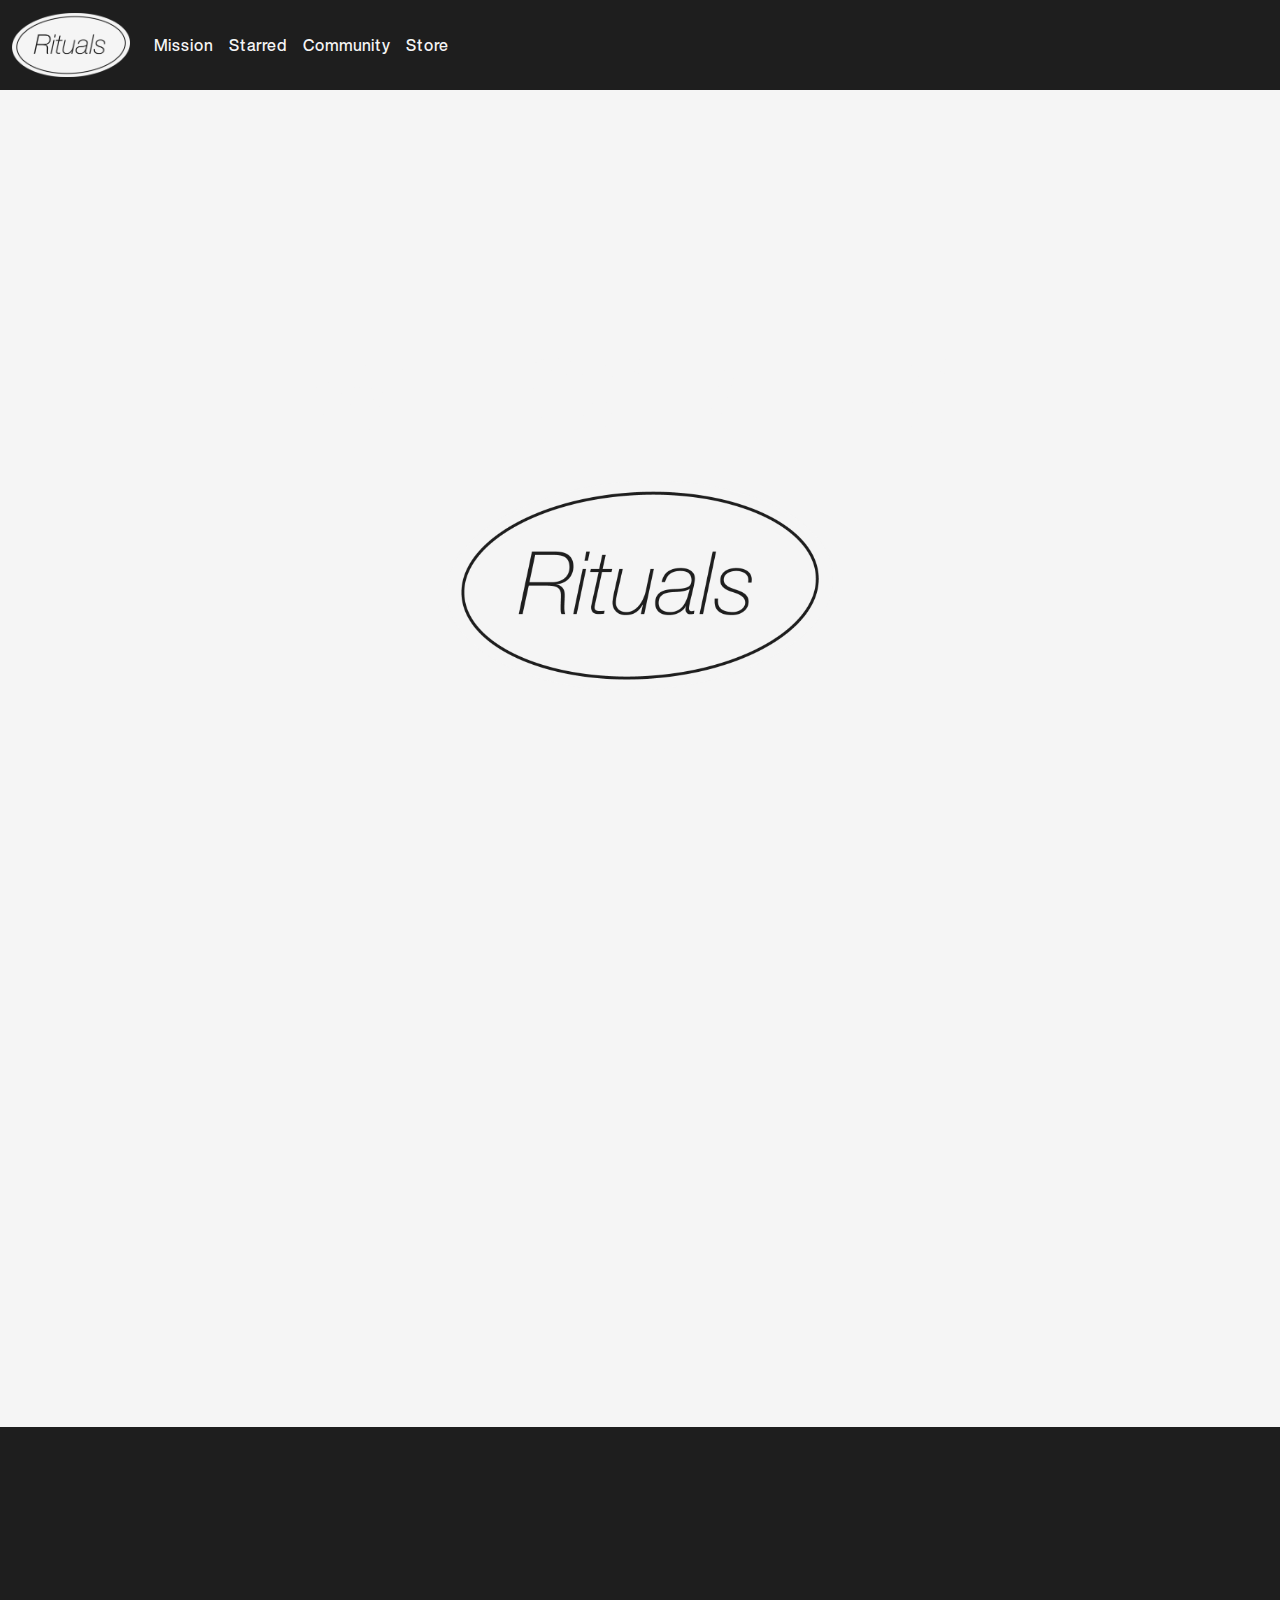
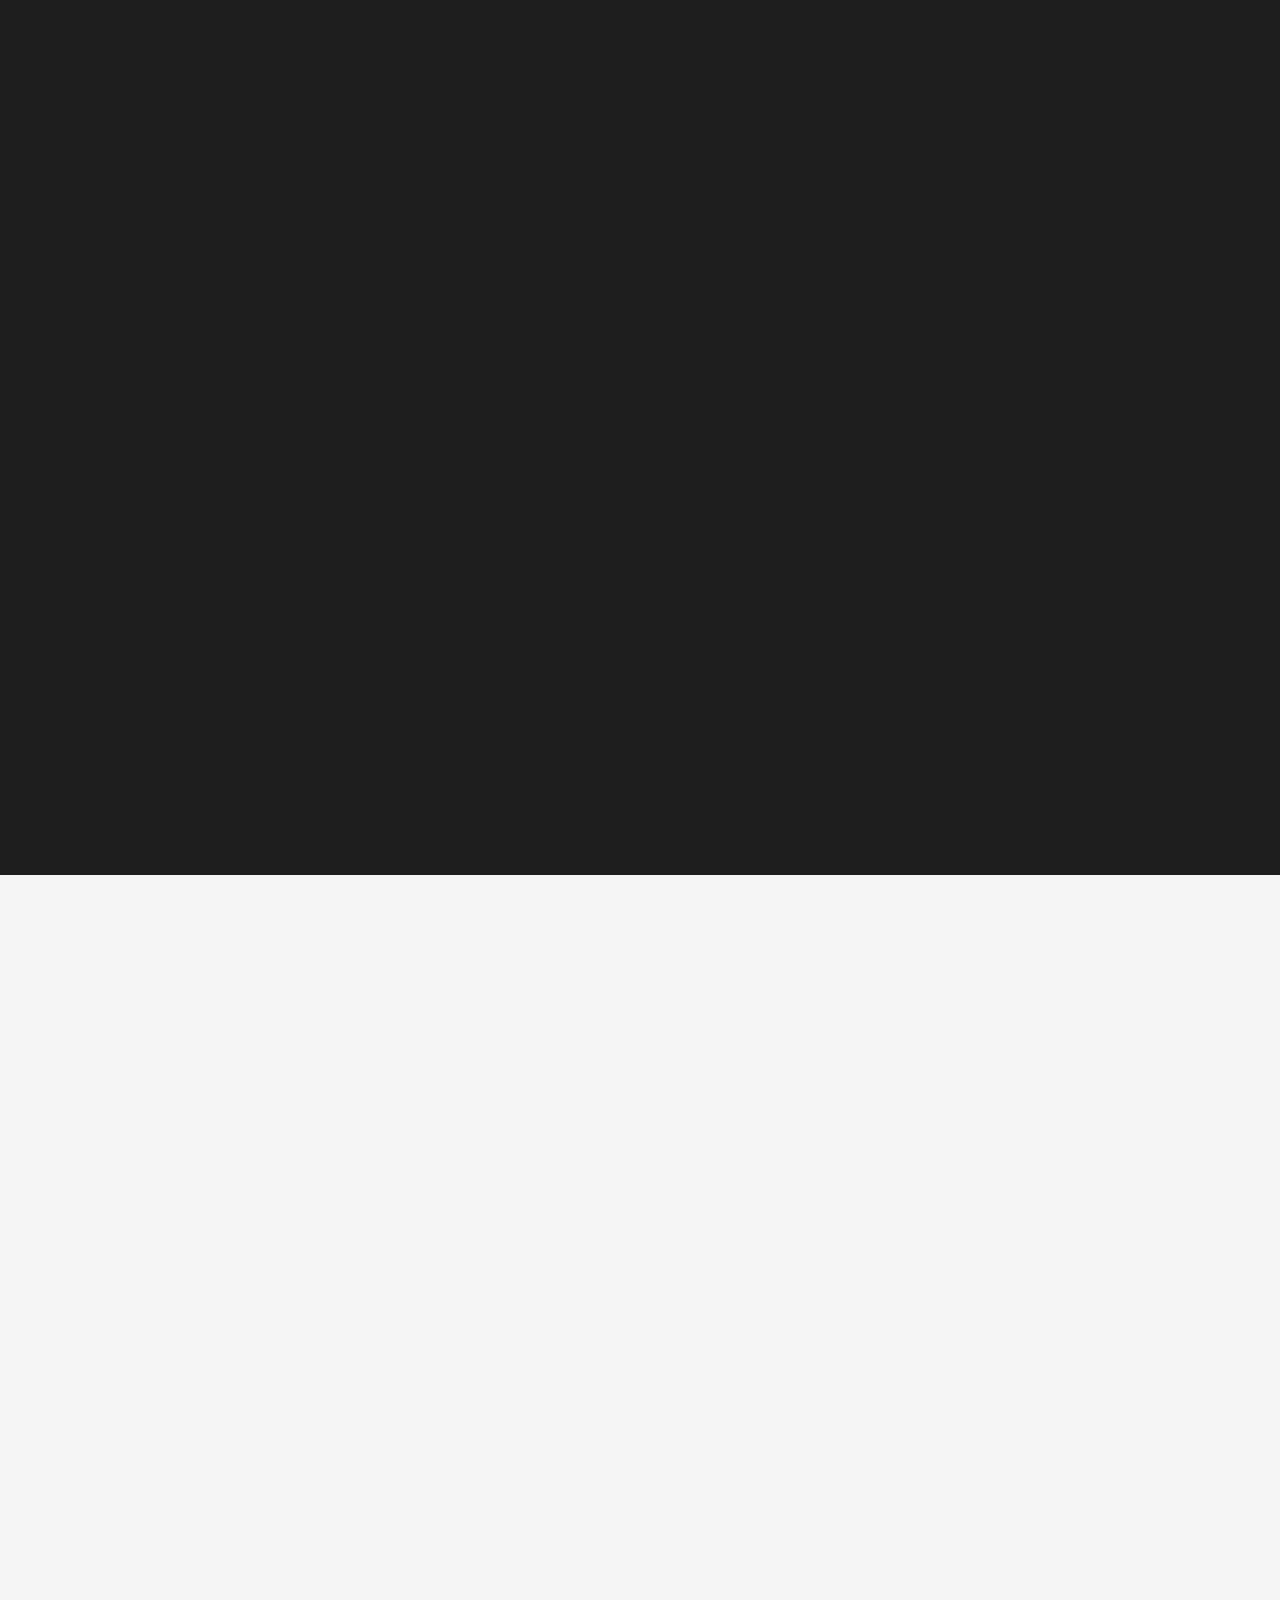
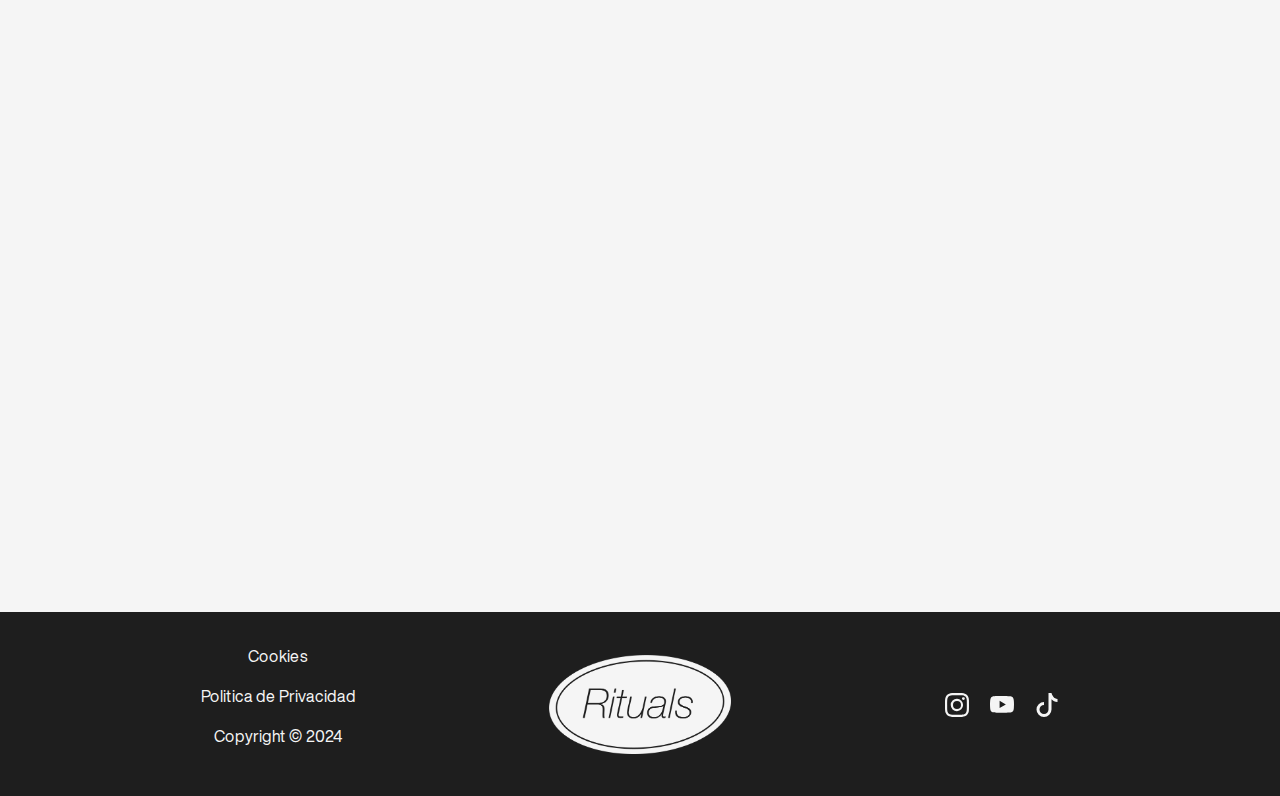
==== commit dff689a8: "AVANCES 2" ====
--- a/home/index.html
+++ b/home/index.html
@@ -85,19 +85,19 @@
         <div data-aos="fade-right" class="col-md-4 d-flex flex-column justify-content-between">
             <h2>Sustainability</h2>
             <p>We prioritize the environment, using biodegradable packaging and partnering with sustainable suppliers to positively impact the planet.</p>
-            <div class="img-mission"><img src="media/img/SUSTAINABILITY.png" alt="" ></div>
-        </div>
-
-        <div data-aos="fade-up" class="col-md-4 d-flex flex-column justify-content-between">
+            <div class="imgmission"><img src="media/img/SUSTAINABILITY.png" alt="" ></div>
+        </div>
+
+        <div data-aos="fade-up" class="col-md-4 d-flex flex-column justify-content-between ">
             <h2>Quality</h2>
             <p>We are dedicated to exceptional coffee quality, sourcing beans from ethical farms and roasting them to bring out their best flavors for a perfect cup every time.</p>
-            <div class="img-mission"><img src="media/img/QUALITY.png" alt="" ></div>
-        </div>
-
-        <div data-aos="fade-left"class="col-md-4 d-flex flex-column justify-content-between">
+            <div class="imgmission"><img src="media/img/QUALITY.png" alt="" ></div>
+        </div>
+
+        <div data-aos="fade-left" class="col-md-4 d-flex flex-column justify-content-between">
             <h2>Wellness</h2>
             <p>Your well-being matters to us. From offering wholesome, nutritious options to creating a calming atmosphere, we strive to make each visit a moment of relaxation and renewal.</p>
-            <div><img src="media/img/WELLNESS.png" alt="" ></div>
+            <div class="imgmission"><img src="media/img/WELLNESS.png" alt="" ></div>
         </div>
     </div>
   </div>
@@ -112,37 +112,37 @@
     </div>
 
     <div class="container px-0">
-        <div data-aos="fade-right" class="row d-flex align-items-center text-left">
-          <div class="col-md-6 p-0">
-            <img src="media/img/granel.png" alt="" >
+        <div data-aos="fade-right" class="row d-flex align-items-center text-left pb-5">
+          <div class="col-md-6 p-0 photocontainer">
+            <img src="media/img/PF06.png" alt="" >
           </div>
           <div  class="col-md-6 px-5 mx-0">
-            <h2>Chai Latte</h2>
-            <p>Black tea, infused with cinnamon, clove and other warming spices, and steamed milk, topped with foam for a sweet and spicy balance.</p>
+            <h2 class="pt-4 pb-3">Café Robusta</h2>
+            <p>El café Robusta, originario de la República Democrática del Congo, se prepara con granos de Robusta, agua filtrada y azúcar o leche al gusto. Es conocido por su sabor fuerte, amargo, alto contenido de cafeína y cuerpo denso.</p>
             <a href="../pdp/pdp.html"><button class="button">Order now</button></a>
           </div>
         </div>
 
-        <div data-aos="fade-left" class="row d-flex align-items-center text-left ps-5 chai">
-          <div class="col-md-6 ps-5 ">
-            <h2>Chai Latte</h2>
-            <p>Black tea, infused with cinnamon, clove and other warming spices, and steamed milk, topped with foam for a sweet and spicy balance.</p>
+        <div data-aos="fade-left" class="row d-flex align-items-center text-left ps-5 chai pb-5">
+          <div class="col-md-6 ps-5">
+            <h2 class="pt-4 pb-3">Typica</h2>
+            <p>El café Typica, originario de Etiopía se prepara con granos de alta calidad, agua filtrada y azúcar o leche al gusto. Es conocido por su acidez suave y notas florales y afrutadas.</p>
             <button class="button" >Order now</button>
           </div>
           
-          <div class="col-md-6 p-0">
-            <img src="media/img/granel.png" alt="" >
+          <div class="col-md-6 p-0 photocontainer">
+            <img src="media/img//PF01.png" alt="" >
           </div> 
           </div>
       
 
           <div data-aos="fade-right" class="row d-flex align-items-center text-left">
-            <div class="col-md-6 p-0">
-              <img src="media/img/granel.png" alt="" >
+            <div class="col-md-6 p-0 photocontainer">
+              <img src="media/img/PF07.png" alt="" >
             </div>
             <div class="col-md-6 px-5">
-              <h2>Product 3 </h2>
-              <p>Lorem ipsum dolor sit amet consectetur adipisicing elit. Quod recusandae nesciunt quidem et veritatis optio voluptatum culpa reiciendis fugit distinctio ullam, vero cum aliquam libero totam qui modi saepe voluptatibus.</p>
+              <h2 class="pt-4 pb-3">Moka</h2>
+              <p>El café Moka, originario de Yemen, se prepara con café molido de alta calidad, leche vaporizada y jarabe de chocolate. Se puede agregar crema batida para un toque más siuave y decorativo.</p>
               <button class="button" >Order now</button>
             </div>
             </div>
@@ -152,7 +152,7 @@
 
 <!--COMMUNITY SECTION-->
 <section id="community">
-  <div  data-aos="fade-up"class="container text-center">
+  <div  data-aos="fade-up" class="container text-center">
   <h1>Community</h1>
   </div>
  
--- a/home/css/styles.css
+++ b/home/css/styles.css
@@ -58,31 +58,6 @@
 }
 
 
-
-
-
-/* PERSONALIZACIÓN BOTON PRIMARIO BOOTSTRAP */
-  .btn-primary {
-    color: var(--color1);
-    background-color: var(--color2);
-    border-color: var(--color2);
-  }
-
-  .btn-primary:hover {
-    color: var(--color2);
-    background-color: var(--color1);
-    border-color: var(--color1);
-  }
-
-  .btn-primary:active {
-    color:white;
-    background-color: #CD5C5C;
-    border-color: #CD5C5C;
-  }
-
-  
-
-  
 /* PERSONALIZACION MENU */
 .nav-bar{
     overflow-x: hidden;
@@ -186,19 +161,17 @@
     justify-content: center;
 }
 #store>.fotocafeteria> img{
-width: 60vw;
-height: auto;
-max-width: 100%;
+    width: 60vw;
+    height: auto;
+    max-width: 100%;
 }
 
 .button{
     border: solid var(--color2);
-    border-radius: 3em;
+    border-radius: 0.2em;
     font-family: 'Syne', sans-serif;
-    padding: 1em;
+    padding: 0.5em 0.5em;
     width: fit-content;
-    margin: 2em;
-    margin: 0.5em;
     color:var(--color1);
     background-color: var(--color2);
     border: solid var(--color1);
@@ -216,6 +189,35 @@
     max-width: 100%;
 }
 
+.photocontainer {
+    display: flex;
+    justify-content: center;
+}
+
+#starred > div img {
+    width: 60%;
+}
+
+#starred {
+    background-color: var(--color2);
+    padding-bottom: 4em;
+    padding-top: 1em;
+}
+
+#starred h1,
+#starred h2,
+#starred p {
+    color:var(--color1);
+}
+
+#starred h2 {
+    margin: 0;
+}
+
+#mission {
+    padding-bottom: 4em;
+}
+
 /* FOOTER */
 footer {
     background-color: var(--color2);
@@ -239,10 +241,16 @@
     .welcome {
         font-size: 60pt;
     }
-}
-
-
-
+
+
+
+}
+
+@media screen and (max-width: 767px) {
+    .imgmission {
+        max-width: 40%;
+    }
+}
 
 
 @media screen and (max-width: 650px) { 
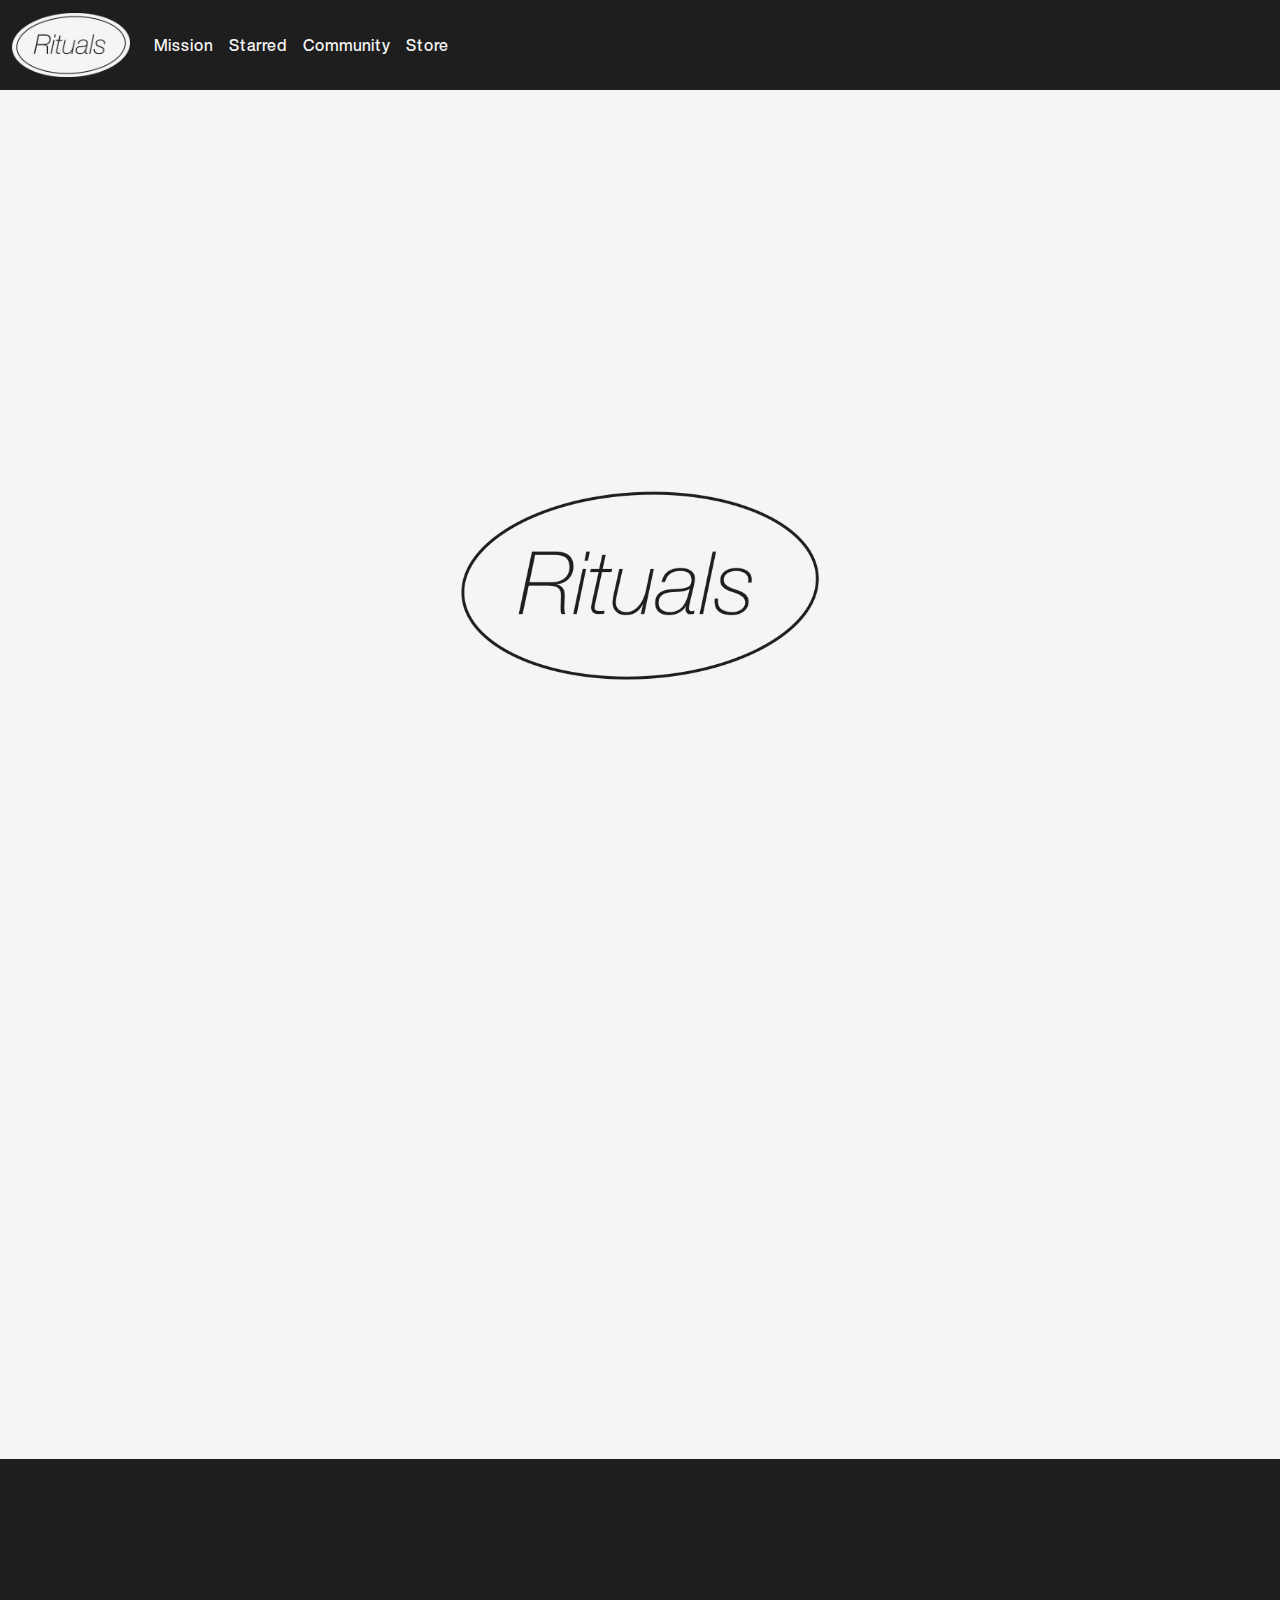
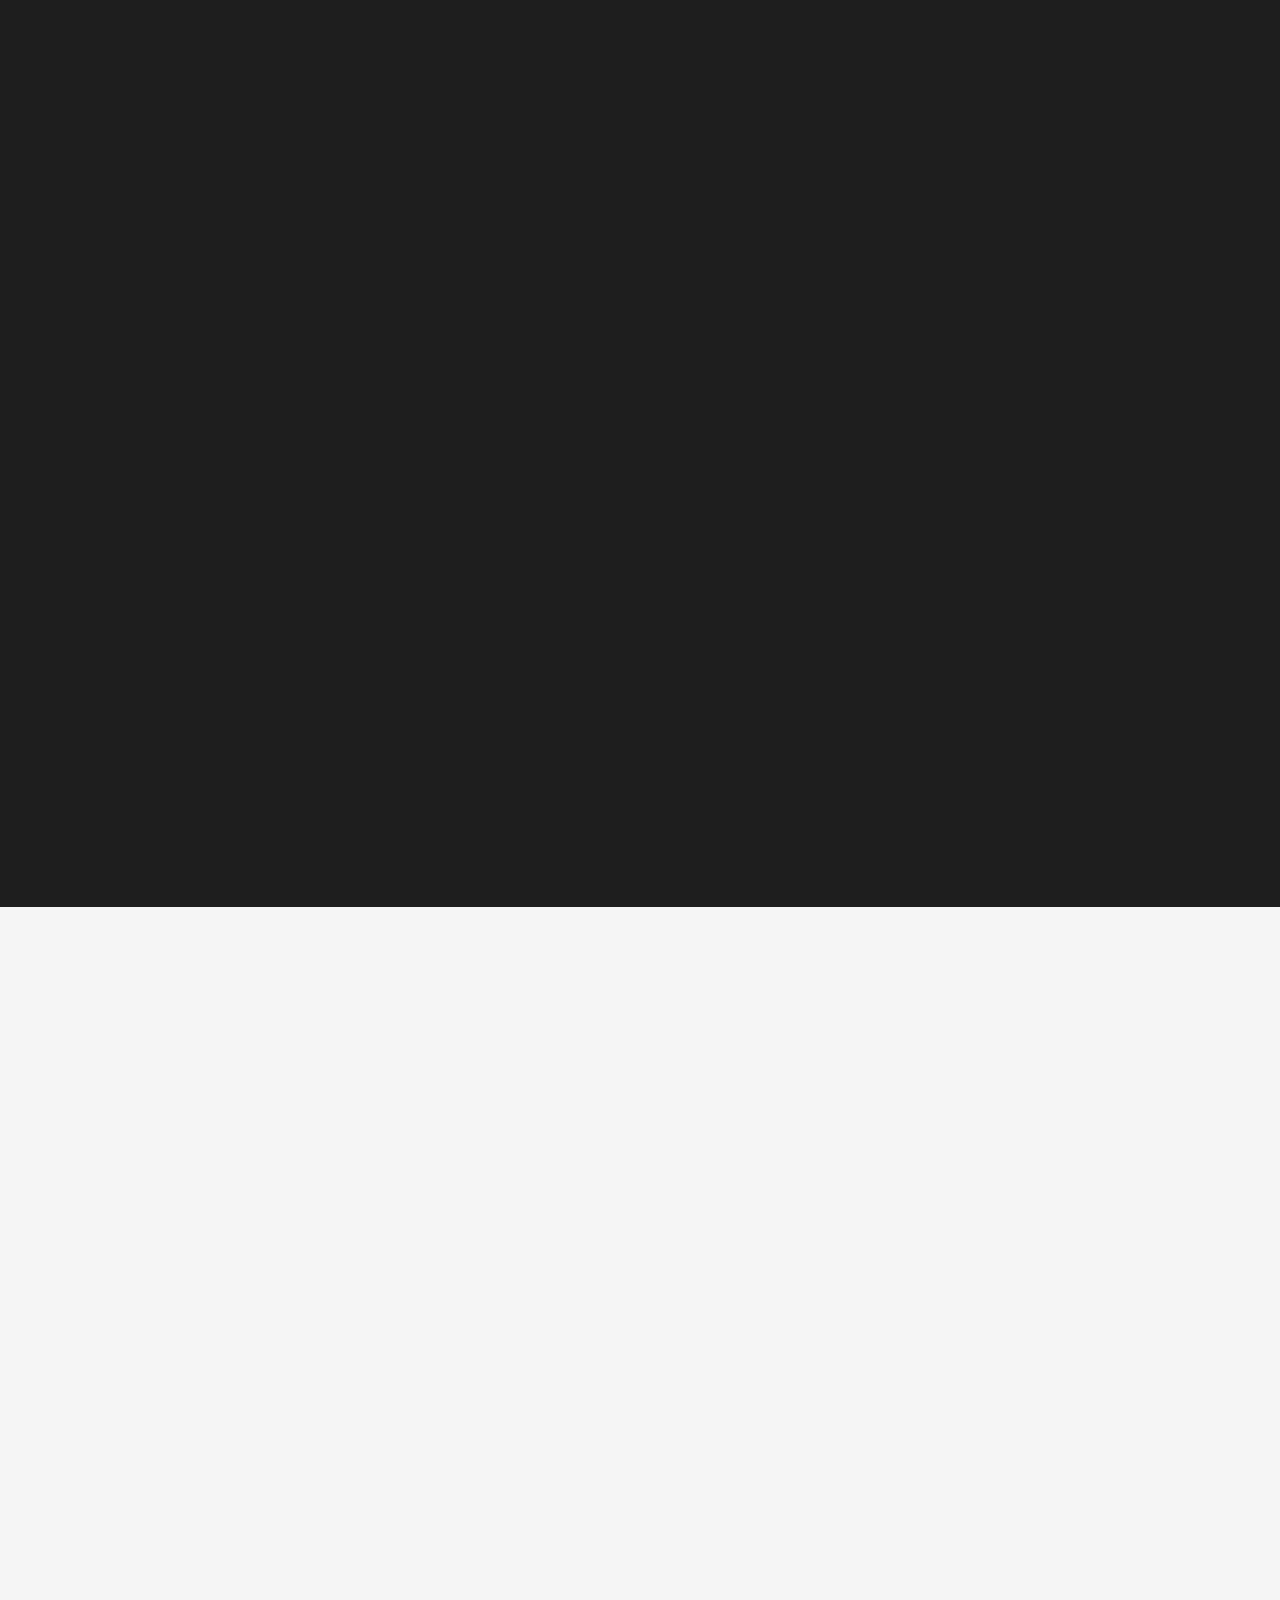
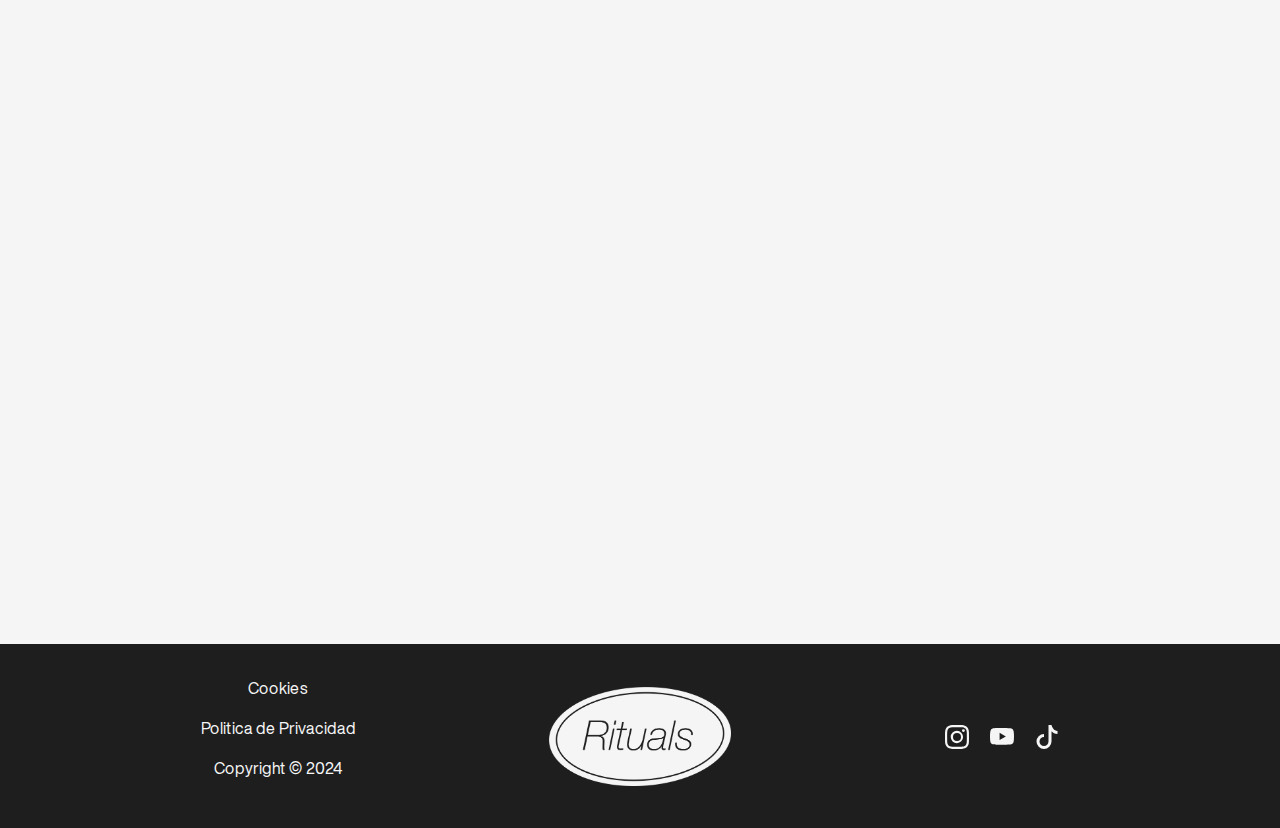
==== commit 822f3462: "AVANCES 3" ====
--- a/home/index.html
+++ b/home/index.html
@@ -82,19 +82,19 @@
 
   <div class="container text-center">
     <div class="row gx-5  justify-content-between">
-        <div data-aos="fade-right" class="col-md-4 d-flex flex-column justify-content-between">
+        <div data-aos="fade-right" class="col-md-4 d-flex flex-column justify-content-between align-items-center py-3">
             <h2>Sustainability</h2>
             <p>We prioritize the environment, using biodegradable packaging and partnering with sustainable suppliers to positively impact the planet.</p>
             <div class="imgmission"><img src="media/img/SUSTAINABILITY.png" alt="" ></div>
         </div>
 
-        <div data-aos="fade-up" class="col-md-4 d-flex flex-column justify-content-between ">
+        <div data-aos="fade-up" class="col-md-4 d-flex flex-column justify-content-between align-items-center py-3">
             <h2>Quality</h2>
             <p>We are dedicated to exceptional coffee quality, sourcing beans from ethical farms and roasting them to bring out their best flavors for a perfect cup every time.</p>
             <div class="imgmission"><img src="media/img/QUALITY.png" alt="" ></div>
         </div>
 
-        <div data-aos="fade-left" class="col-md-4 d-flex flex-column justify-content-between">
+        <div data-aos="fade-left" class="col-md-4 d-flex flex-column justify-content-between align-items-center py-3">
             <h2>Wellness</h2>
             <p>Your well-being matters to us. From offering wholesome, nutritious options to creating a calming atmosphere, we strive to make each visit a moment of relaxation and renewal.</p>
             <div class="imgmission"><img src="media/img/WELLNESS.png" alt="" ></div>
--- a/home/css/styles.css
+++ b/home/css/styles.css
@@ -250,6 +250,9 @@
     .imgmission {
         max-width: 40%;
     }
+    #mission {
+        padding-bottom: 2em;
+    }
 }
 
 
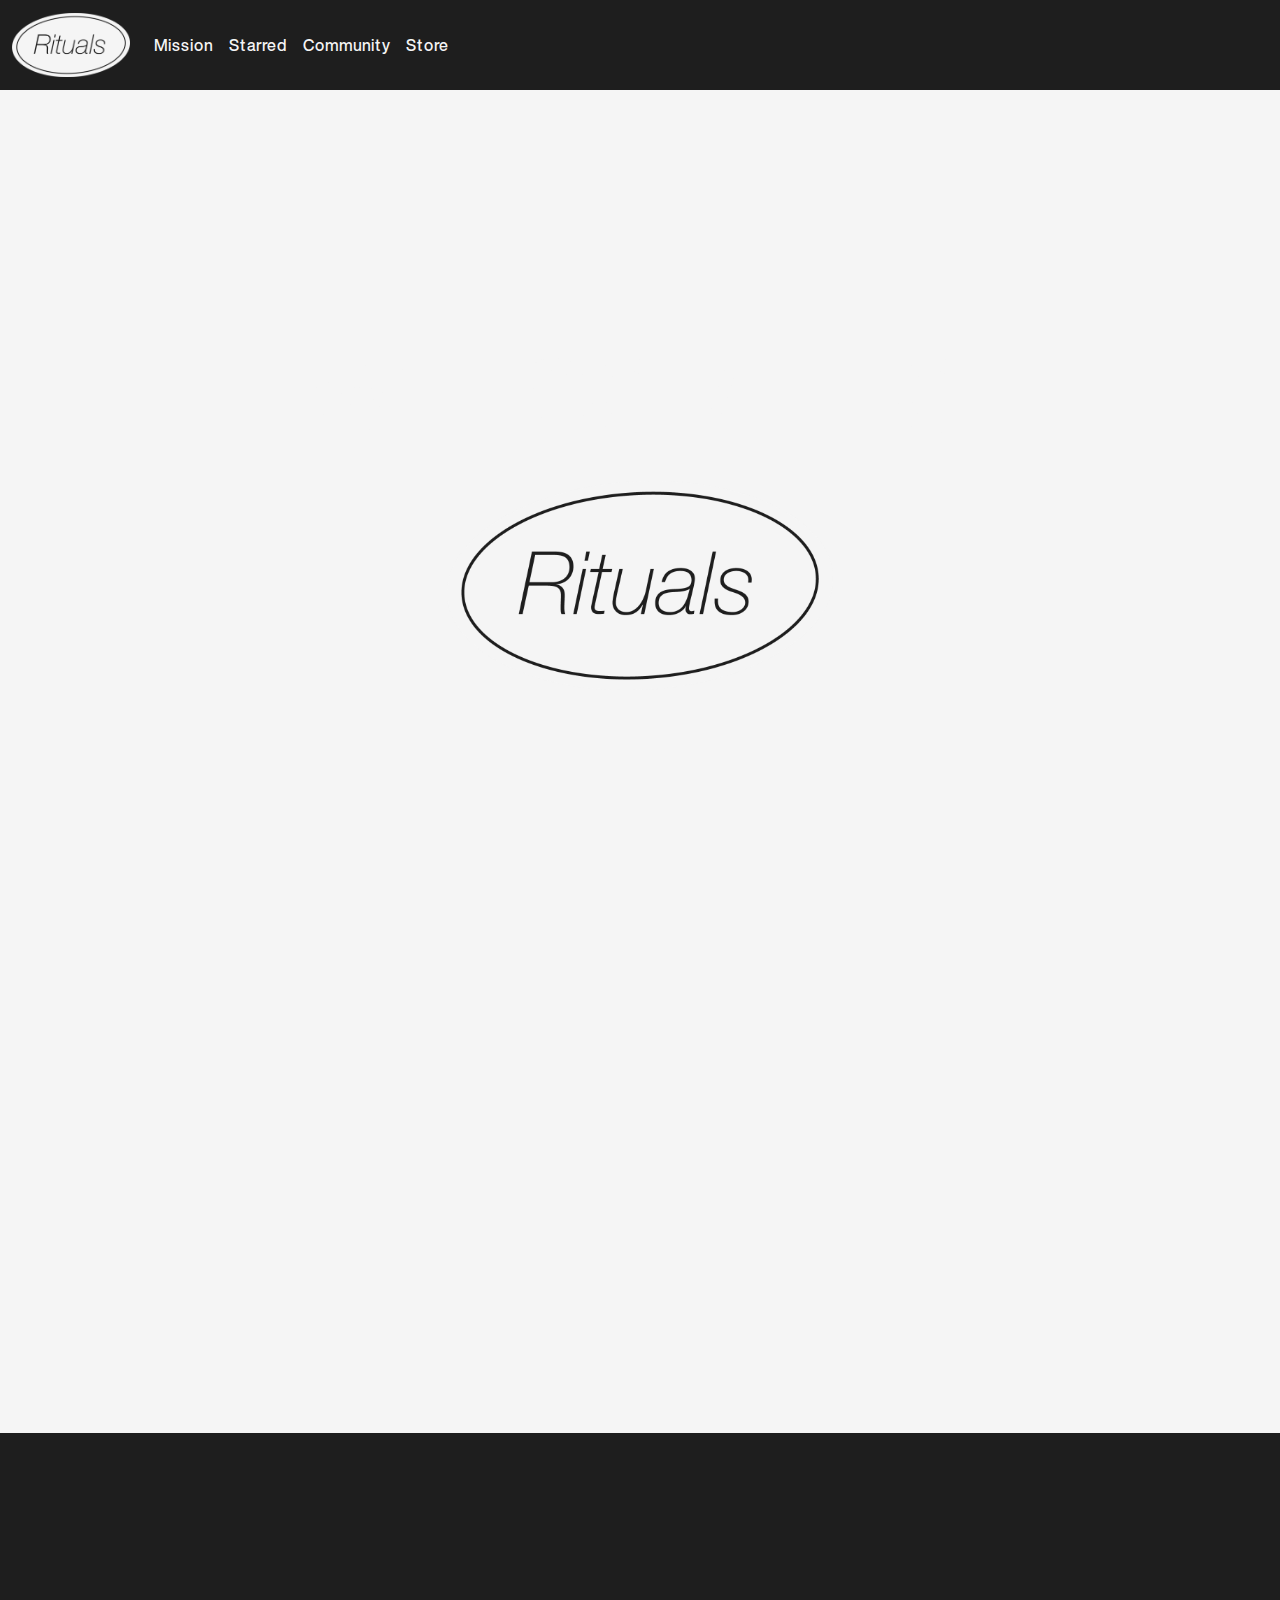
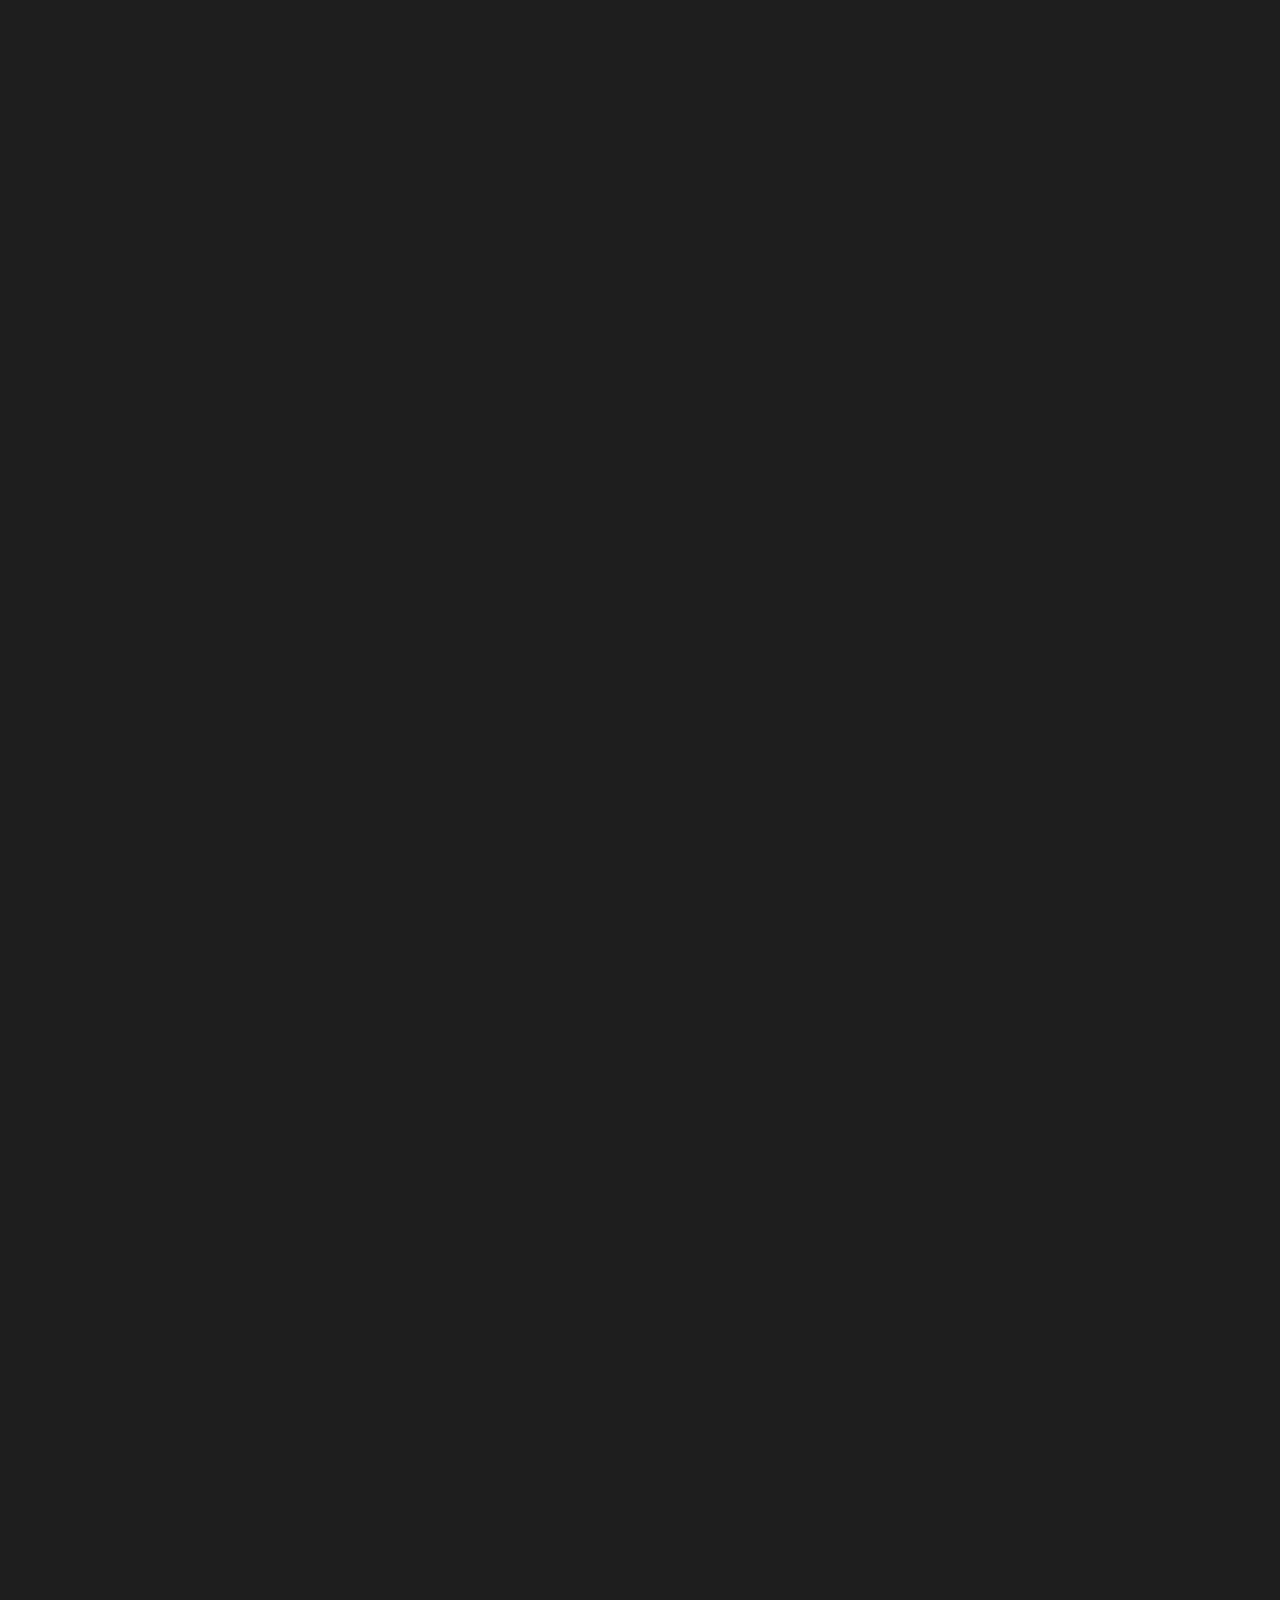
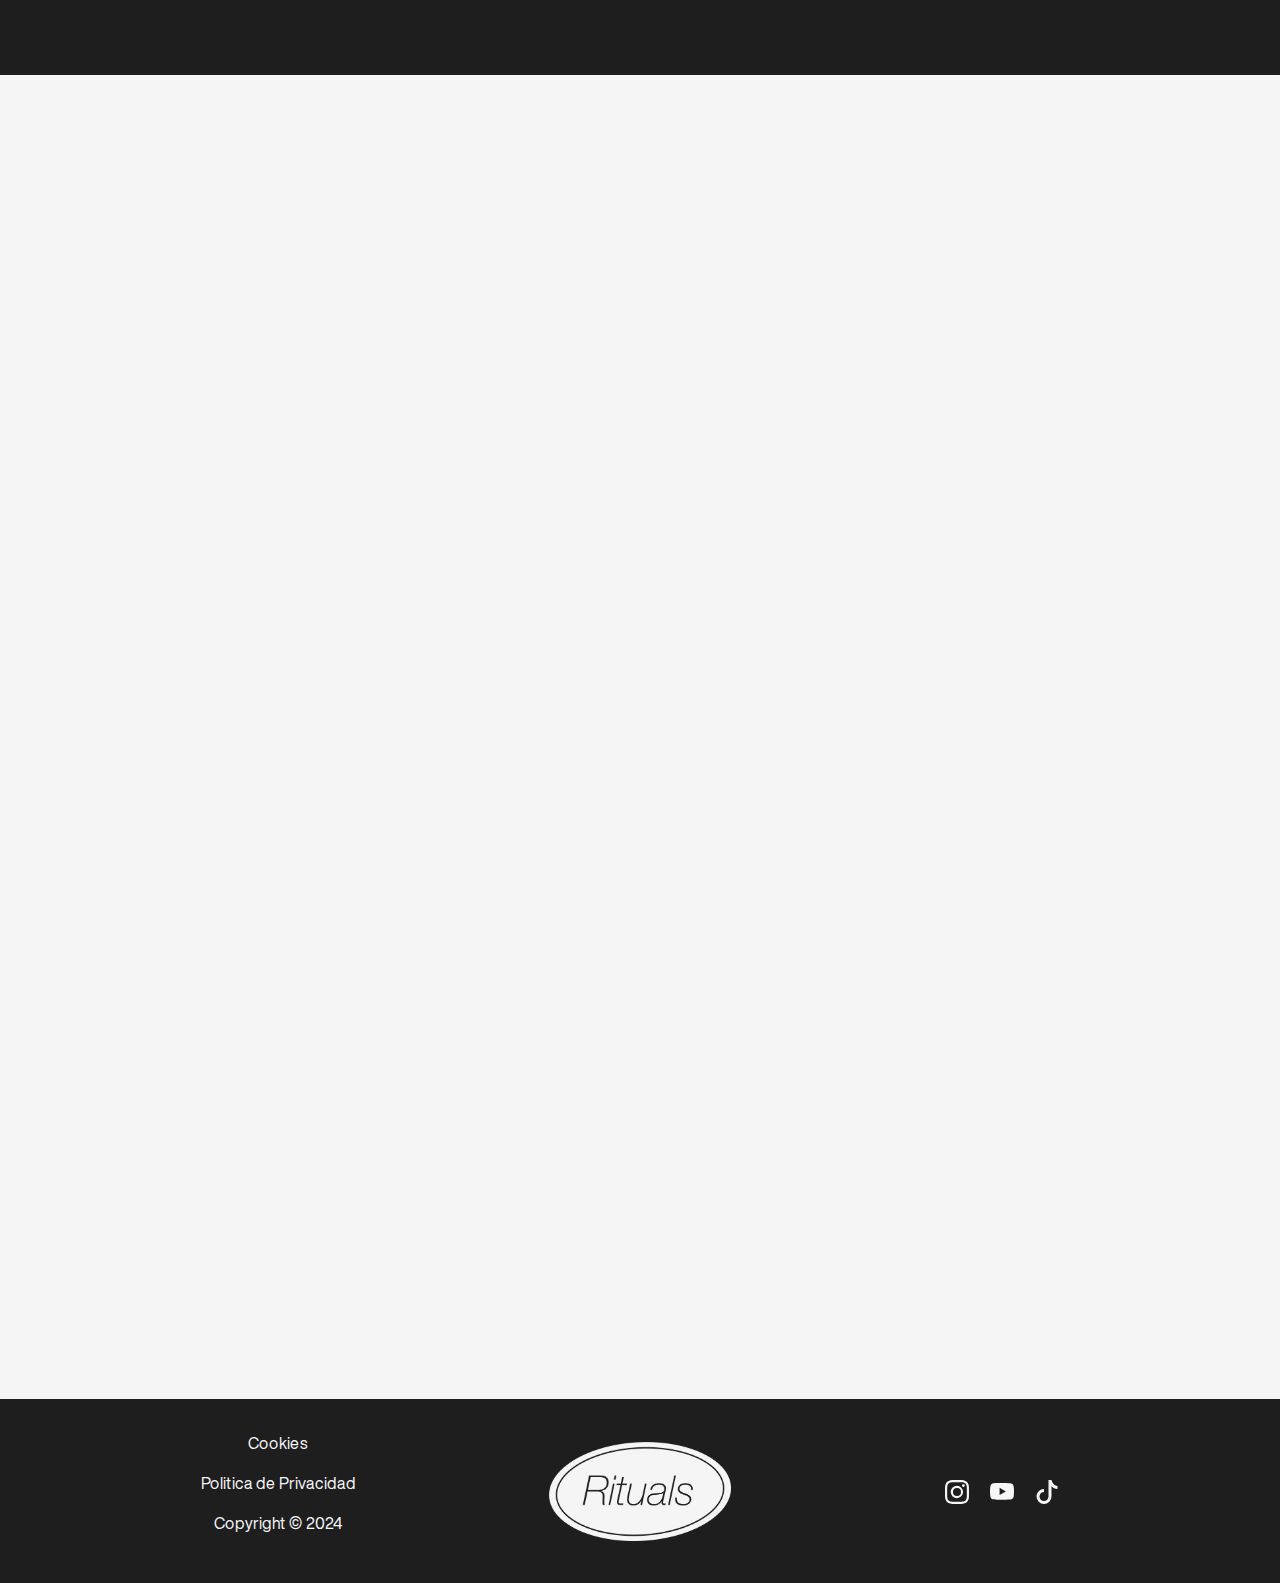
==== commit c57e6442: "10/11 AVANCES" ====
--- a/home/index.html
+++ b/home/index.html
@@ -3,7 +3,7 @@
 <head>
     <meta charset="UTF-8">
     <meta name="viewport" content="width=device-width, initial-scale=1.0">
-    <title>Document</title>
+    <title>RITUALS</title>
     
      <!-- LINK BOOTSTRAP -->
      <link rel="stylesheet" href="https://cdn.jsdelivr.net/npm/bootstrap@5.3.3/dist/css/bootstrap.min.css" />
@@ -25,7 +25,9 @@
 
 </head>
 <body>
+
     <!-- NAVBAR BOOTSTRAP -->
+
     <nav class="navbar navbar-expand-lg navbar-dark sticky-top" style="background-color: #1E1E1E;">
         <div class="container-fluid">
           <a class="navbar-brand" href="#">
@@ -68,13 +70,13 @@
         </div>
           <p class="claim">Where every cup is a moment worth savoring.</p>
          
-          <!-- <a href="#contenido" class="button">Más información</a> -->
-      </div>
+        </div>
   </div>
 </header>
 
 
 <!--MISSION SECTION-->
+
 <section id="mission">
   <div data-aos="fade-up" class="container text-center">
     <h1> Our mission</h1>
@@ -85,19 +87,19 @@
         <div data-aos="fade-right" class="col-md-4 d-flex flex-column justify-content-between align-items-center py-3">
             <h2>Sustainability</h2>
             <p>We prioritize the environment, using biodegradable packaging and partnering with sustainable suppliers to positively impact the planet.</p>
-            <div class="imgmission"><img src="media/img/SUSTAINABILITY.png" alt="" ></div>
+            <div class="imgmission"><img src="media/img/mission-10.png" alt="" ></div>
         </div>
 
         <div data-aos="fade-up" class="col-md-4 d-flex flex-column justify-content-between align-items-center py-3">
             <h2>Quality</h2>
             <p>We are dedicated to exceptional coffee quality, sourcing beans from ethical farms and roasting them to bring out their best flavors for a perfect cup every time.</p>
-            <div class="imgmission"><img src="media/img/QUALITY.png" alt="" ></div>
+            <div class="imgmission"><img src="media/img/mission-11.png" alt="" ></div>
         </div>
 
         <div data-aos="fade-left" class="col-md-4 d-flex flex-column justify-content-between align-items-center py-3">
             <h2>Wellness</h2>
             <p>Your well-being matters to us. From offering wholesome, nutritious options to creating a calming atmosphere, we strive to make each visit a moment of relaxation and renewal.</p>
-            <div class="imgmission"><img src="media/img/WELLNESS.png" alt="" ></div>
+            <div class="imgmission"><img src="media/img/mission-12.png" alt="" ></div>
         </div>
     </div>
   </div>
@@ -114,7 +116,7 @@
     <div class="container px-0">
         <div data-aos="fade-right" class="row d-flex align-items-center text-left pb-5">
           <div class="col-md-6 p-0 photocontainer">
-            <img src="media/img/PF06.png" alt="" >
+            <img src="media/img/PF06.jpg" alt="" >
           </div>
           <div  class="col-md-6 px-5 mx-0">
             <h2 class="pt-4 pb-3">Café Robusta</h2>
@@ -131,14 +133,14 @@
           </div>
           
           <div class="col-md-6 p-0 photocontainer">
-            <img src="media/img//PF01.png" alt="" >
+            <img src="media/img//PF01.jpg" alt="" >
           </div> 
           </div>
       
 
           <div data-aos="fade-right" class="row d-flex align-items-center text-left">
             <div class="col-md-6 p-0 photocontainer">
-              <img src="media/img/PF07.png" alt="" >
+              <img src="media/img/PF07.jpg" alt="" >
             </div>
             <div class="col-md-6 px-5">
               <h2 class="pt-4 pb-3">Moka</h2>
@@ -151,6 +153,7 @@
 </section>
 
 <!--COMMUNITY SECTION-->
+
 <section id="community">
   <div  data-aos="fade-up" class="container text-center">
   <h1>Community</h1>
@@ -166,7 +169,9 @@
       </div>
   
     </section>
+
 <!--STORES SECTION-->
+
 <section id="store">
   <div class="container text-center">
     <h1 data-aos="fade-up">Store</h1>
@@ -179,6 +184,7 @@
 </section>
 
 <!--FOOTER SECTION-->
+
 <footer>
   <div class=".container-fluid">
     <div class="row d-flex align-items-center text-center">
--- a/home/css/styles.css
+++ b/home/css/styles.css
@@ -1,9 +1,13 @@
+ /* GENERAL */
+
 * {
     margin: 0;
     padding: 0;
     box-sizing: border-box;
     scroll-behavior: smooth;
 }
+
+ /* TIPOGRAFÍAS */
 
 @font-face {
     font-family:'Helvetica Bold';
@@ -47,6 +51,66 @@
     vertical-align: middle;
  }
 
+
+h1 {
+    font-family: var(--tipoTitulos);
+    font-size: 40pt;
+    color: var(--color2);
+    margin: 20pt;
+    font-size: 80pt;
+}
+
+h2 {
+    font-family: var(--tipoSubtitulos);
+    color: var(--color2);
+    font-size: 30pt;
+}
+
+h3{
+    font-family: var(--tipoSubtitulos);
+    color: var(--color2);
+    font-size: 25pt;
+}
+p {
+    font-family: var(--tipoGeneral);
+}
+
+.button{
+    border: solid var(--color2);
+    border-radius: 0.2em;
+    padding: 0.5em 0.5em;
+    width: fit-content;
+    color:var(--color1);
+    background-color: var(--color2);
+    border: solid var(--color1);
+    text-decoration: none;
+    font-family: var(--tipoGeneral);
+}
+
+.button:hover{
+    background-color: var(--color1);
+    border: solid var(--color2);
+    color: var(--color2);
+    transition: 0.3s;
+}
+
+/* PERSONALIZACION MENU */
+
+.nav-bar{
+    overflow-x: hidden;
+}
+.nav-link {
+    color: var(--color1);
+    font-family: var(--tipoSubtitulos);
+}
+
+/* PERSONALIZACION HERO */
+
+.welcome {
+    font-size: 75pt;
+    color: var(--color1);
+    font-family: var(--tipoTitulos);
+}
 .prueba {
     display: flex;
     align-content: center;
@@ -57,76 +121,12 @@
     width: 35%;
 }
 
-
-/* PERSONALIZACION MENU */
-.nav-bar{
-    overflow-x: hidden;
-}
-.nav-link {
-    color: var(--color1);
-    font-family: var(--tipoSubtitulos);
-}
-
-/* PERSONALIZACION HERO */
-.welcome {
-    font-size: 75pt;
-    color: var(--color1);
-    font-family: var(--tipoTitulos);
-}
-
-/* PERSONALIZACIÓN BOTONES + HOVER */
-#mission i {
-    color: var(--color2);
-    font-size: 40pt;
-    margin-top: 10pt;
-}
-
-#mission i:hover {
-    color: var(--color1);
-    font-size: 40pt;
-}
-
 .claim {
     color: var(--color1);
     font-family: var(--tipoLight);
     font-size: 20pt;
     padding-top: 1em;
 }
-
-p {
-    font-family: var(--tipoGeneral);
-}
-
-h1 {
-    font-family: var(--tipoTitulos);
-    font-size: 40pt;
-    color: var(--color2);
-    margin: 20pt;
-    font-size: 80pt;
-}
-
-h2 {
-    font-family: var(--tipoSubtitulos);
-    color: var(--color2);
-    font-size: 30pt;
-}
-
-h3{
-    font-family: var(--tipoSubtitulos);
-    color: var(--color2);
-    font-size: 25pt;
-}
-
-#store a {
-    color: var(--color2);
-    text-decoration: none;
-    font-size: 15pt;
-}
-
-#store a:hover {
-    color: var(--color3);
-}
-
 
 .bg-video-header {
     position: relative;
@@ -156,6 +156,74 @@
     z-index: 2;
 }
 
+/* MISSION SECTION */
+
+
+#mission {
+    padding-bottom: 4em;
+}
+
+#mission h1{
+    margin-bottom: 0 !important;
+}
+#mission i {
+    color: var(--color2);
+    font-size: 40pt;
+    margin-top: 10pt;
+}
+
+#mission i:hover {
+    color: var(--color1);
+    font-size: 40pt;
+}
+
+
+
+/* STARRED SECTION */
+
+.photocontainer {
+    display: flex;
+    justify-content: center;
+}
+
+#starred > div img {
+    width: 60%;
+}
+
+#starred {
+    background-color: var(--color2);
+    padding-bottom: 4em;
+    padding-top: 1em;
+}
+
+#starred h1,
+#starred h2,
+#starred p {
+    color:var(--color1);
+}
+
+#starred h2 {
+    margin: 0;
+}
+#starred button {
+    margin: 6pt;
+    margin-left: 0;
+}
+
+/* STORE SECTION */
+
+#store a {
+    color: var(--color2);
+    text-decoration: none;
+    font-size: 15pt;
+}
+
+#store a:hover {
+    color: var(--color3);
+}
+
+
+
 #store>.fotocafeteria{
     display: flex;
     justify-content: center;
@@ -166,57 +234,16 @@
     max-width: 100%;
 }
 
-.button{
-    border: solid var(--color2);
-    border-radius: 0.2em;
-    font-family: 'Syne', sans-serif;
-    padding: 0.5em 0.5em;
-    width: fit-content;
-    color:var(--color1);
-    background-color: var(--color2);
-    border: solid var(--color1);
-    text-decoration: none;
-}
-
-.button:hover{
-    background-color: var(--color1);
-    border: solid var(--color2);
-    color: var(--color2);
-    transition: 0.3s;
-}
+#store h1 {
+    margin-bottom: 10pt;
+
+}
+
 
 #store{
     max-width: 100%;
 }
 
-.photocontainer {
-    display: flex;
-    justify-content: center;
-}
-
-#starred > div img {
-    width: 60%;
-}
-
-#starred {
-    background-color: var(--color2);
-    padding-bottom: 4em;
-    padding-top: 1em;
-}
-
-#starred h1,
-#starred h2,
-#starred p {
-    color:var(--color1);
-}
-
-#starred h2 {
-    margin: 0;
-}
-
-#mission {
-    padding-bottom: 4em;
-}
 
 /* FOOTER */
 footer {
@@ -235,14 +262,13 @@
 }
 
 
+/* RESPONSIVE */
 
 @media screen and (max-width: 780px) { 
 
     .welcome {
         font-size: 60pt;
     }
-
-
 
 }
 
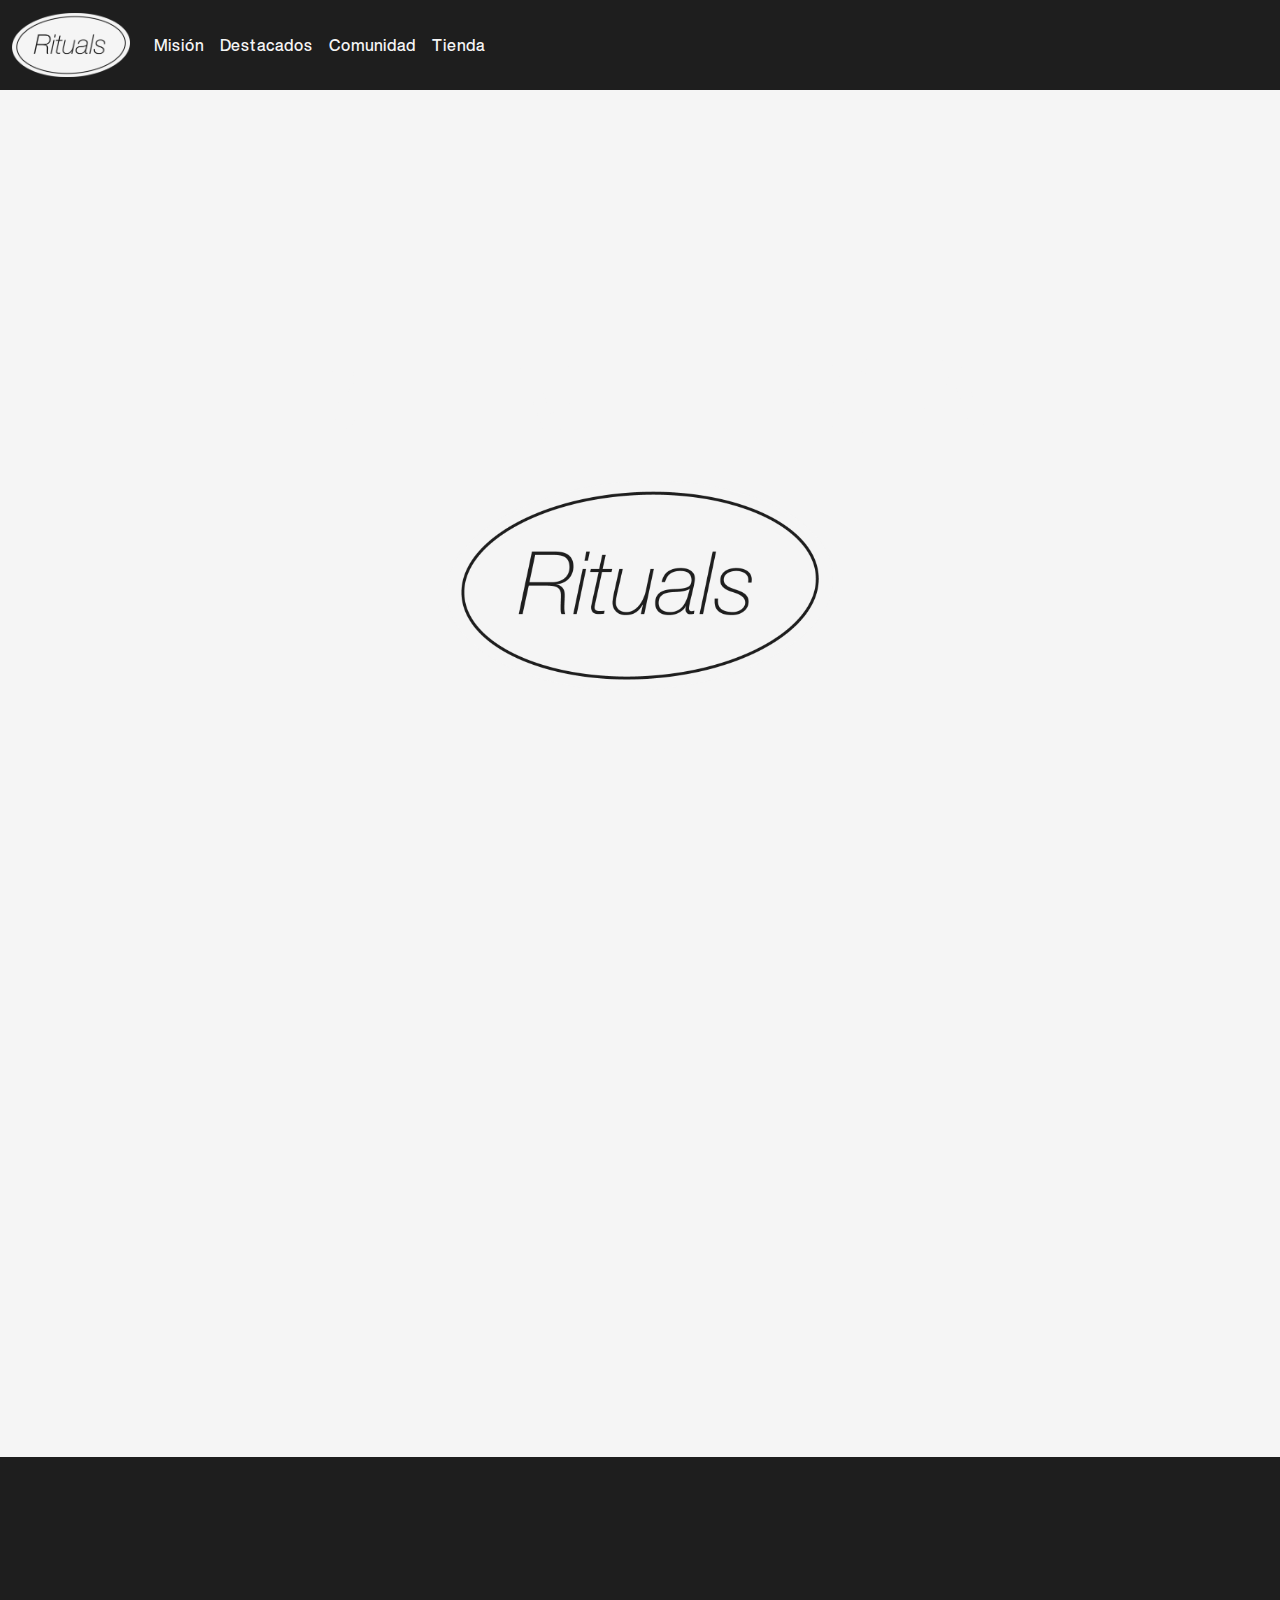
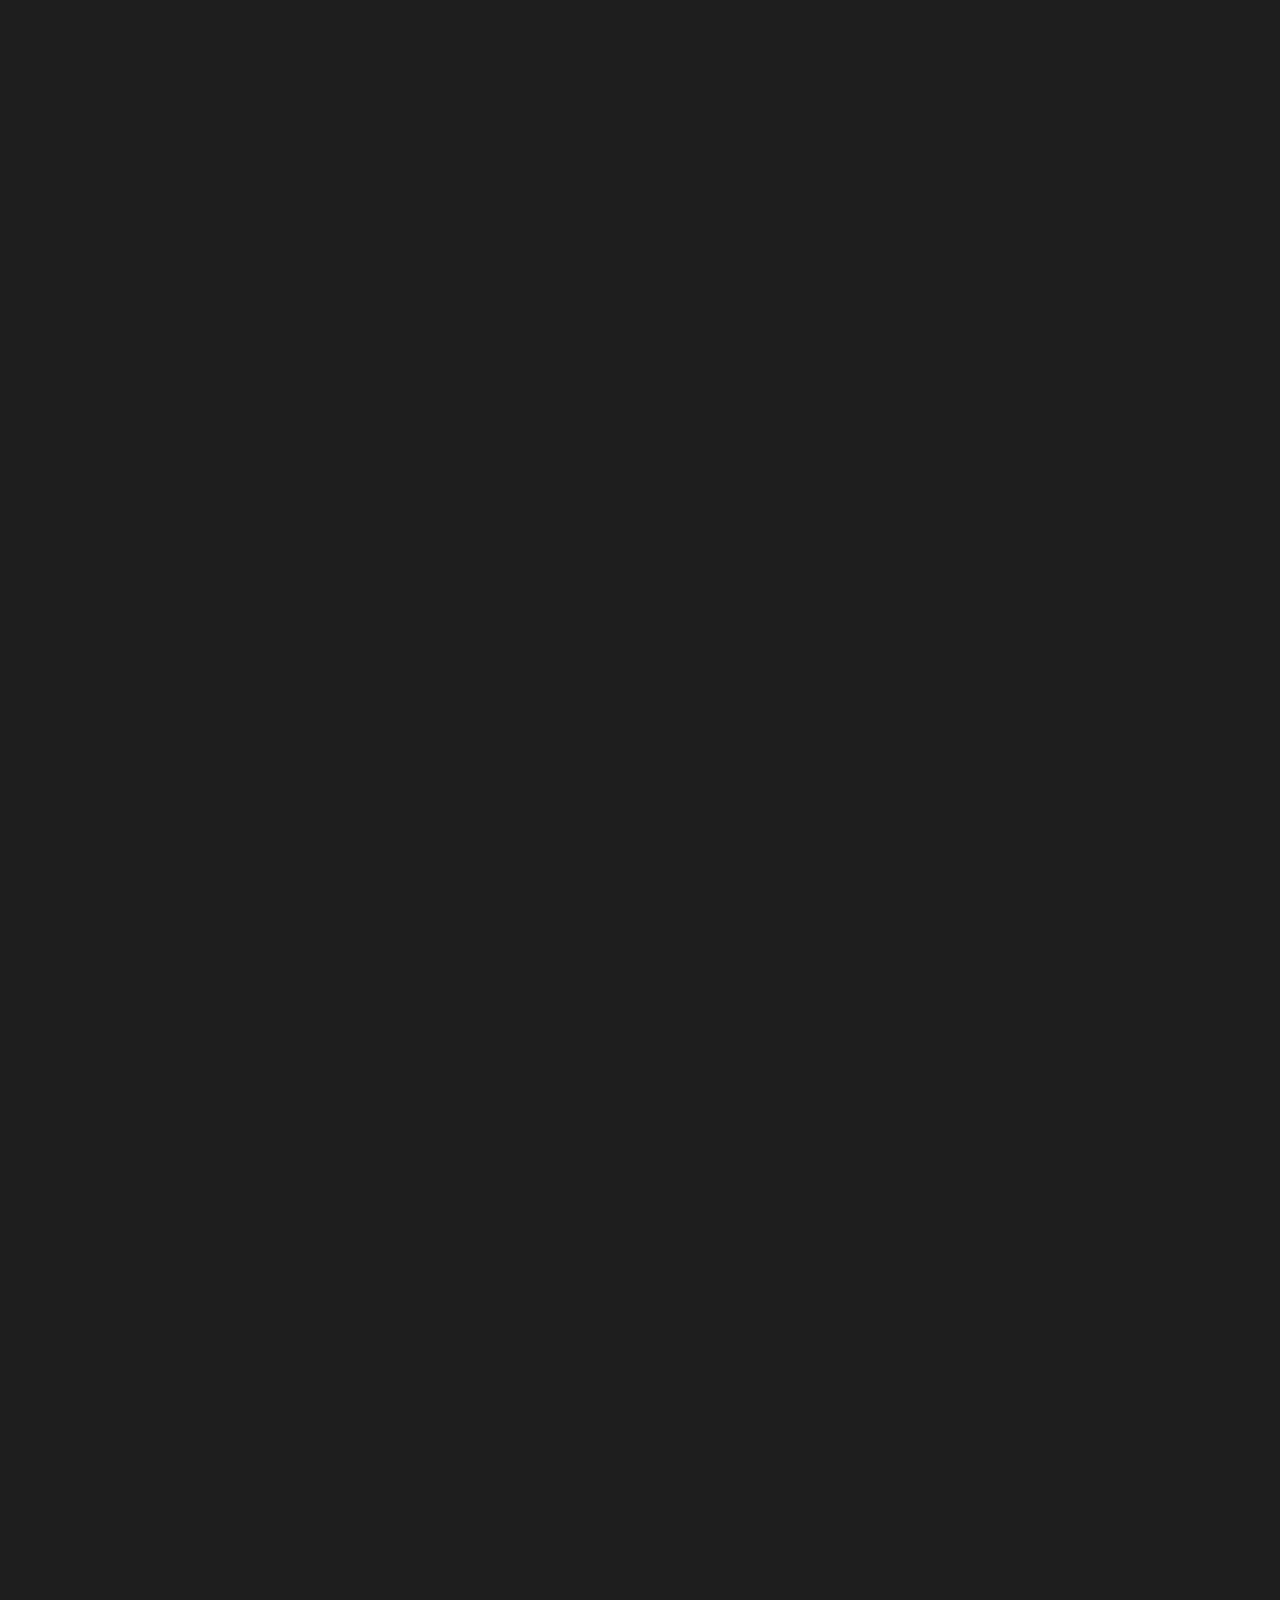
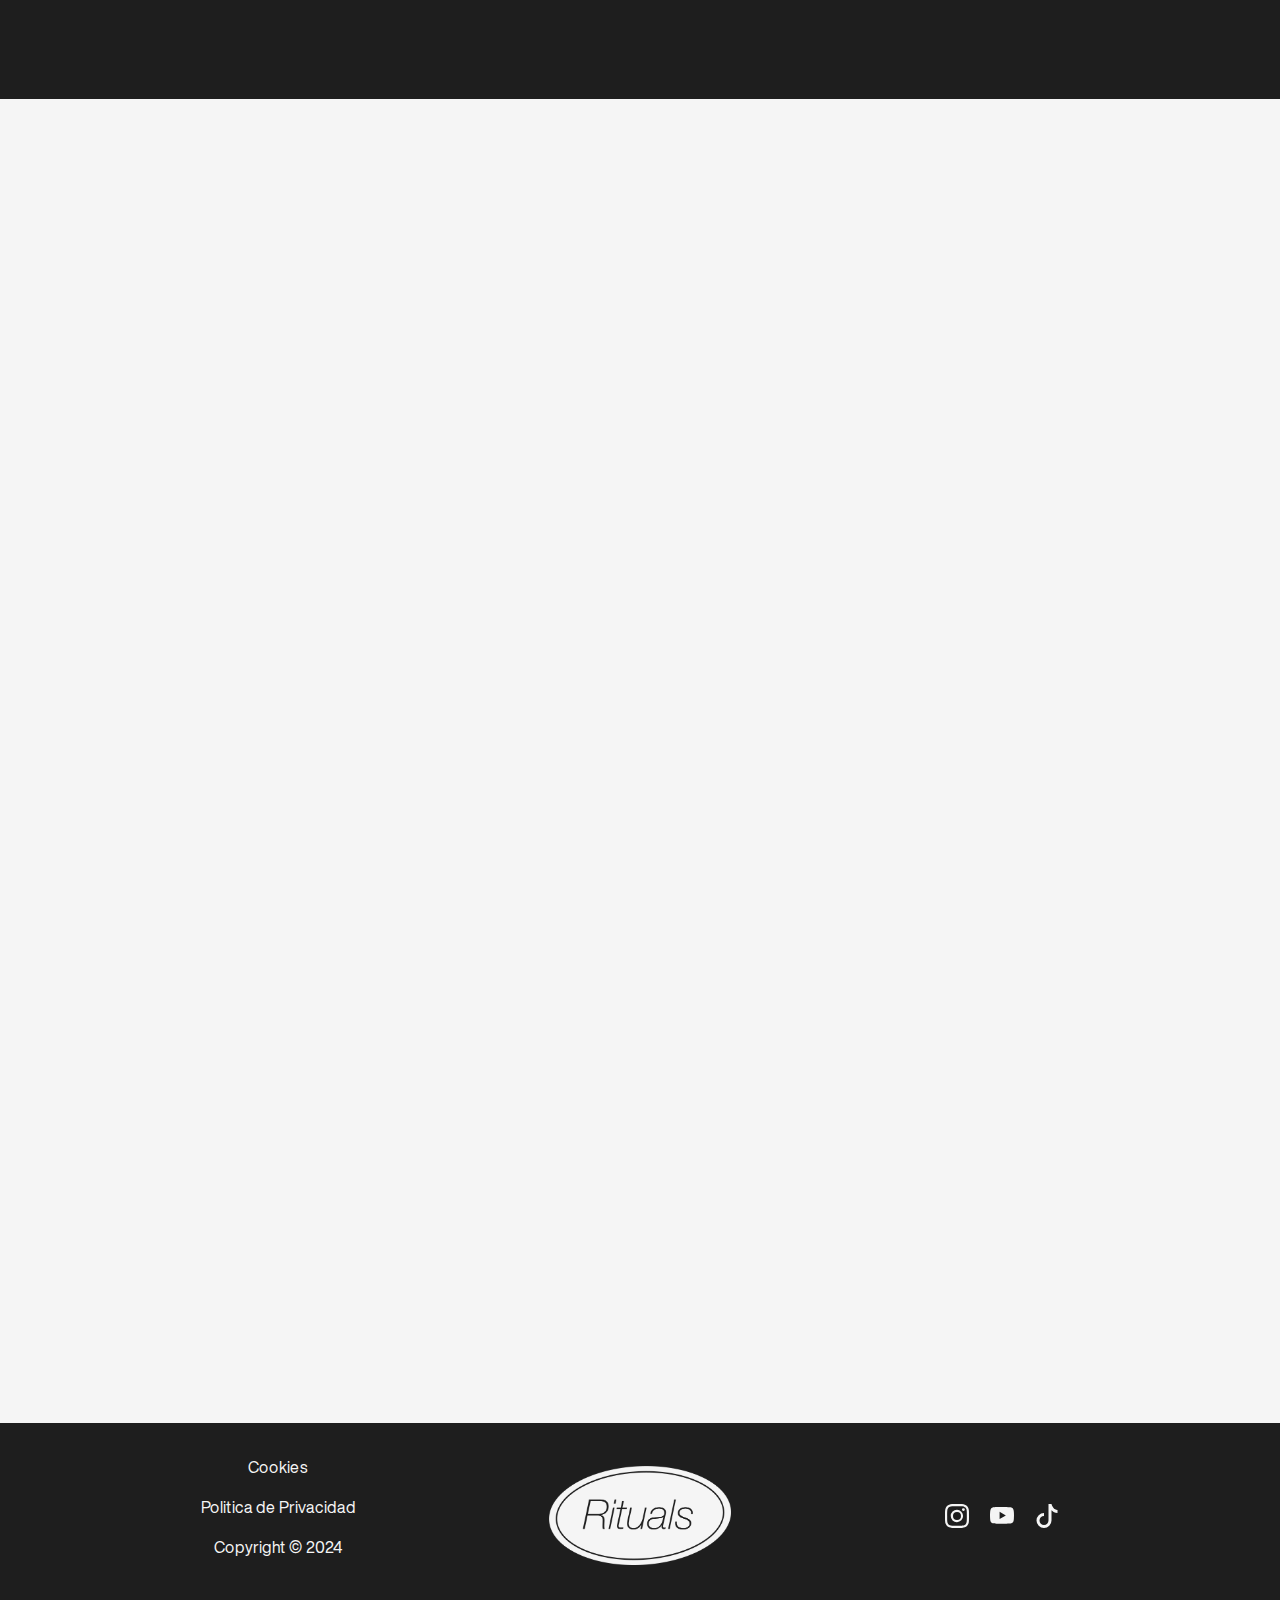
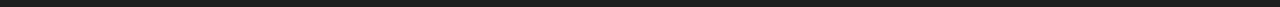
==== commit 9bf069a3: "Retoques finales" ====
--- a/home/index.html
+++ b/home/index.html
@@ -17,9 +17,6 @@
     <!-- FAVICON -->
     <link href="media/img/faviconfinal.png" rel="icon" type="image/png" />
 
-    <!-- FONTAWESOME ICONS -->
-    <script src="https://kit.fontawesome.com/6a24ca476b.js" crossorigin="anonymous"></script>
-
     <!-- AOS LIBRARY -->
     <link href="https://unpkg.com/aos@2.3.1/dist/aos.css" rel="stylesheet"/>
 
@@ -39,16 +36,16 @@
           <div class="collapse navbar-collapse" id="navbarSupportedContent">
             <ul class="navbar-nav me-auto mb-2 mb-lg-0">
               <li class="nav-item">
-                <a class="nav-link" href="#mission">Mission</a>
-              </li>
-              <li class="nav-item">
-                <a class="nav-link" href="#starred">Starred</a>
-              </li>
-              <li class="nav-item">
-                <a class="nav-link" href="#community">Community</a>
-              </li>
-              <li class="nav-item">
-                <a class="nav-link" href="#store">Store</a>
+                <a class="nav-link" href="#mission">Misión</a>
+              </li>
+              <li class="nav-item">
+                <a class="nav-link" href="#starred">Destacados</a>
+              </li>
+              <li class="nav-item">
+                <a class="nav-link" href="#community">Comunidad</a>
+              </li>
+              <li class="nav-item">
+                <a class="nav-link" href="#store">Tienda</a>
               </li>
 
             </ul>
@@ -64,11 +61,11 @@
   </video>
   <div class="h-100 d-flex justify-content-center align-items-center overlay">
       <div class="text-center">
-          <h1 class="welcome">WELCOME TO</h1> 
+          <h1 class="welcome">BIENVENIDO A</h1> 
           <div class="prueba">
           <img src="media/img/logoblanco.png" alt="">
         </div>
-          <p class="claim">Where every cup is a moment worth savoring.</p>
+          <p class="claim">Donde cada taza es un momento que merece la pena saborear.</p>
          
         </div>
   </div>
@@ -79,26 +76,26 @@
 
 <section id="mission">
   <div data-aos="fade-up" class="container text-center">
-    <h1> Our mission</h1>
+    <h1> Nuestra misión</h1>
   </div>
 
   <div class="container text-center">
     <div class="row gx-5  justify-content-between">
         <div data-aos="fade-right" class="col-md-4 d-flex flex-column justify-content-between align-items-center py-3">
-            <h2>Sustainability</h2>
-            <p>We prioritize the environment, using biodegradable packaging and partnering with sustainable suppliers to positively impact the planet.</p>
+            <h2>Sostenibilidad</h2>
+            <p>Damos prioridad al medio ambiente, utilizamos envases biodegradables y nos asociamos con proveedores sostenibles para influir positivamente en el planeta.</p>
             <div class="imgmission"><img src="media/img/mission-10.png" alt="" ></div>
         </div>
 
         <div data-aos="fade-up" class="col-md-4 d-flex flex-column justify-content-between align-items-center py-3">
-            <h2>Quality</h2>
-            <p>We are dedicated to exceptional coffee quality, sourcing beans from ethical farms and roasting them to bring out their best flavors for a perfect cup every time.</p>
+            <h2>Calidad</h2>
+            <p>Nos dedicamos a ofrecer un café de calidad excepcional, obteniendo los granos en explotaciones éticas y tostándolos para realzar sus mejores sabores y conseguir siempre una taza perfecta.</p>
             <div class="imgmission"><img src="media/img/mission-11.png" alt="" ></div>
         </div>
 
         <div data-aos="fade-left" class="col-md-4 d-flex flex-column justify-content-between align-items-center py-3">
-            <h2>Wellness</h2>
-            <p>Your well-being matters to us. From offering wholesome, nutritious options to creating a calming atmosphere, we strive to make each visit a moment of relaxation and renewal.</p>
+            <h2>Bienestar</h2>
+            <p>Su bienestar nos importa. Desde la oferta de opciones sanas y nutritivas hasta la creación de un ambiente relajante, nos esforzamos por hacer de cada visita un momento de relajación y renovación.</p>
             <div class="imgmission"><img src="media/img/mission-12.png" alt="" ></div>
         </div>
     </div>
@@ -110,7 +107,7 @@
 <section id="starred">
   <div>
     <div  data-aos="fade-up" class="container text-center">
-      <h1>Starred</h1>
+      <h1>Destacados</h1>
     </div>
 
     <div class="container px-0">
@@ -121,7 +118,7 @@
           <div  class="col-md-6 px-5 mx-0">
             <h2 class="pt-4 pb-3">Café Robusta</h2>
             <p>El café Robusta, originario de la República Democrática del Congo, se prepara con granos de Robusta, agua filtrada y azúcar o leche al gusto. Es conocido por su sabor fuerte, amargo, alto contenido de cafeína y cuerpo denso.</p>
-            <a href="../pdp/pdp.html"><button class="button">Order now</button></a>
+            <a class="button" href="../pdp/pdp.html">Comprar</a>
           </div>
         </div>
 
@@ -129,7 +126,7 @@
           <div class="col-md-6 ps-5">
             <h2 class="pt-4 pb-3">Typica</h2>
             <p>El café Typica, originario de Etiopía se prepara con granos de alta calidad, agua filtrada y azúcar o leche al gusto. Es conocido por su acidez suave y notas florales y afrutadas.</p>
-            <button class="button" >Order now</button>
+            <button class="button">Comprar</button>
           </div>
           
           <div class="col-md-6 p-0 photocontainer">
@@ -145,7 +142,7 @@
             <div class="col-md-6 px-5">
               <h2 class="pt-4 pb-3">Moka</h2>
               <p>El café Moka, originario de Yemen, se prepara con café molido de alta calidad, leche vaporizada y jarabe de chocolate. Se puede agregar crema batida para un toque más siuave y decorativo.</p>
-              <button class="button" >Order now</button>
+              <button class="button" >Comprar</button>
             </div>
             </div>
     </div>
@@ -156,7 +153,7 @@
 
 <section id="community">
   <div  data-aos="fade-up" class="container text-center">
-  <h1>Community</h1>
+  <h1>Comunidad</h1>
   </div>
  
     <div data-aos="zoom-in" class="responsive">
@@ -174,9 +171,9 @@
 
 <section id="store">
   <div class="container text-center">
-    <h1 data-aos="fade-up">Store</h1>
-  </div>
-  <div  data-aos="fade-up"class="text-center">
+    <h1 data-aos="fade-up">Tienda</h1>
+  </div>
+  <div  data-aos="fade-up" class="text-center">
     <h3>Rituals Chueca</h3>
     <a href="https://maps.app.goo.gl/Xm6cVWhEeR7dNqEUA"><p>Pl. Chueca, 1</p></a>
   </div>
--- a/home/css/styles.css
+++ b/home/css/styles.css
@@ -318,13 +318,6 @@
 
 
 @media screen and (max-width: 600px) { 
-    header {
-        background-image: url(../media/img/stockcafe.jpg);
-        background-attachment: fixed;
-        background-position: center;
-        background-size: cover;
-        width: 100%;
-    }
 
     .row {
         margin-left: 0;
